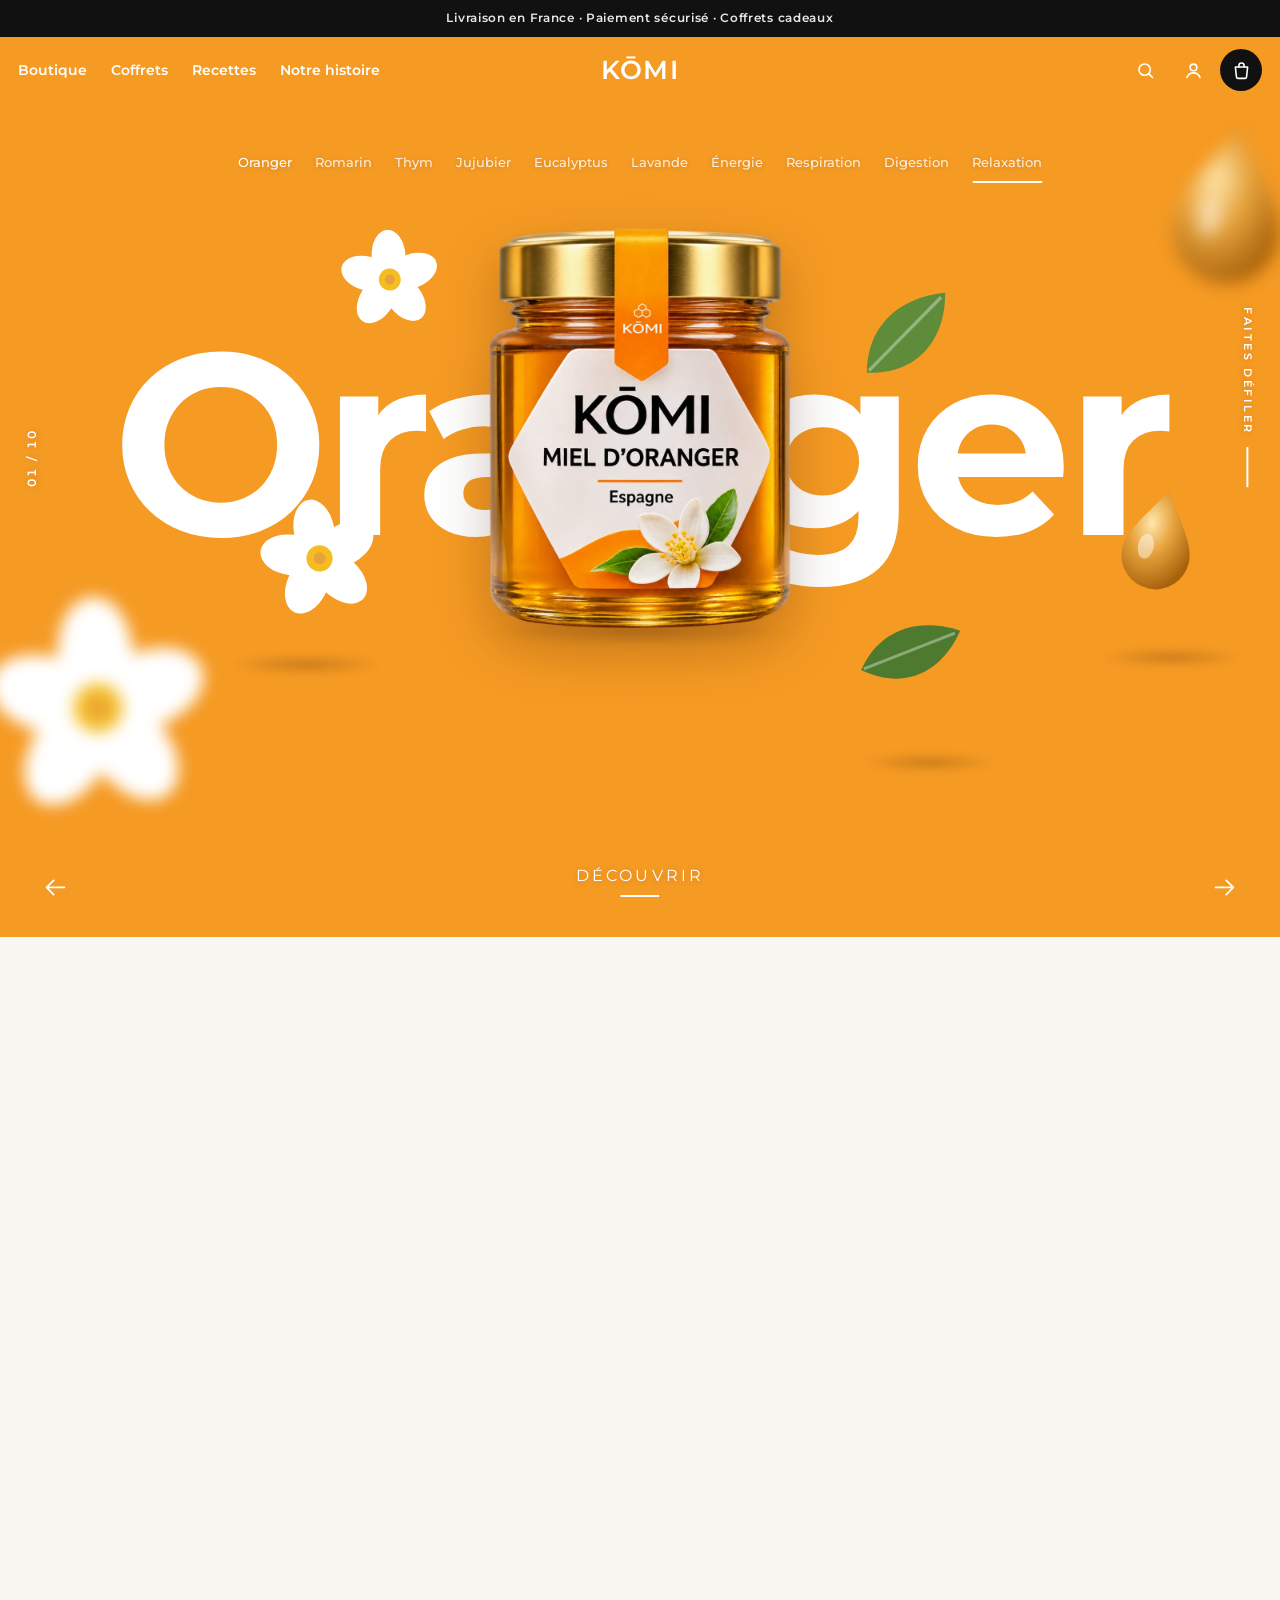
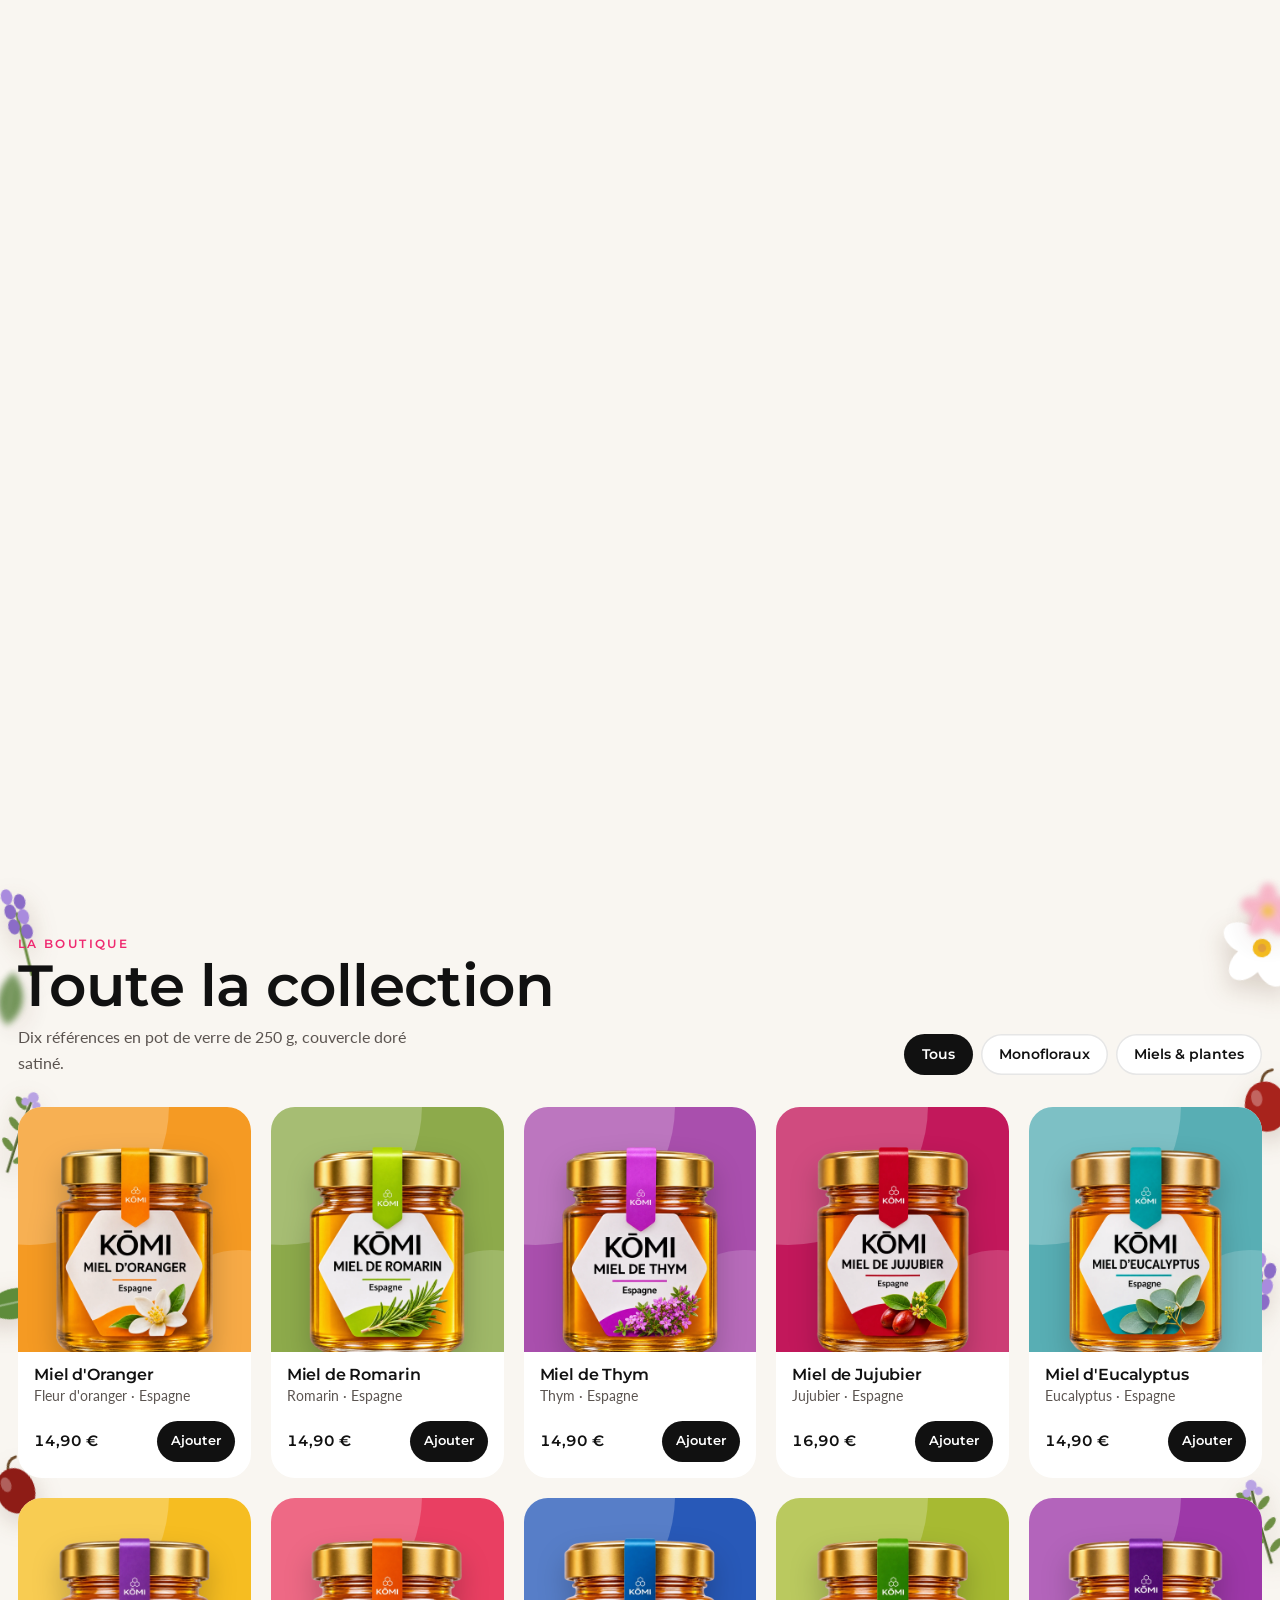
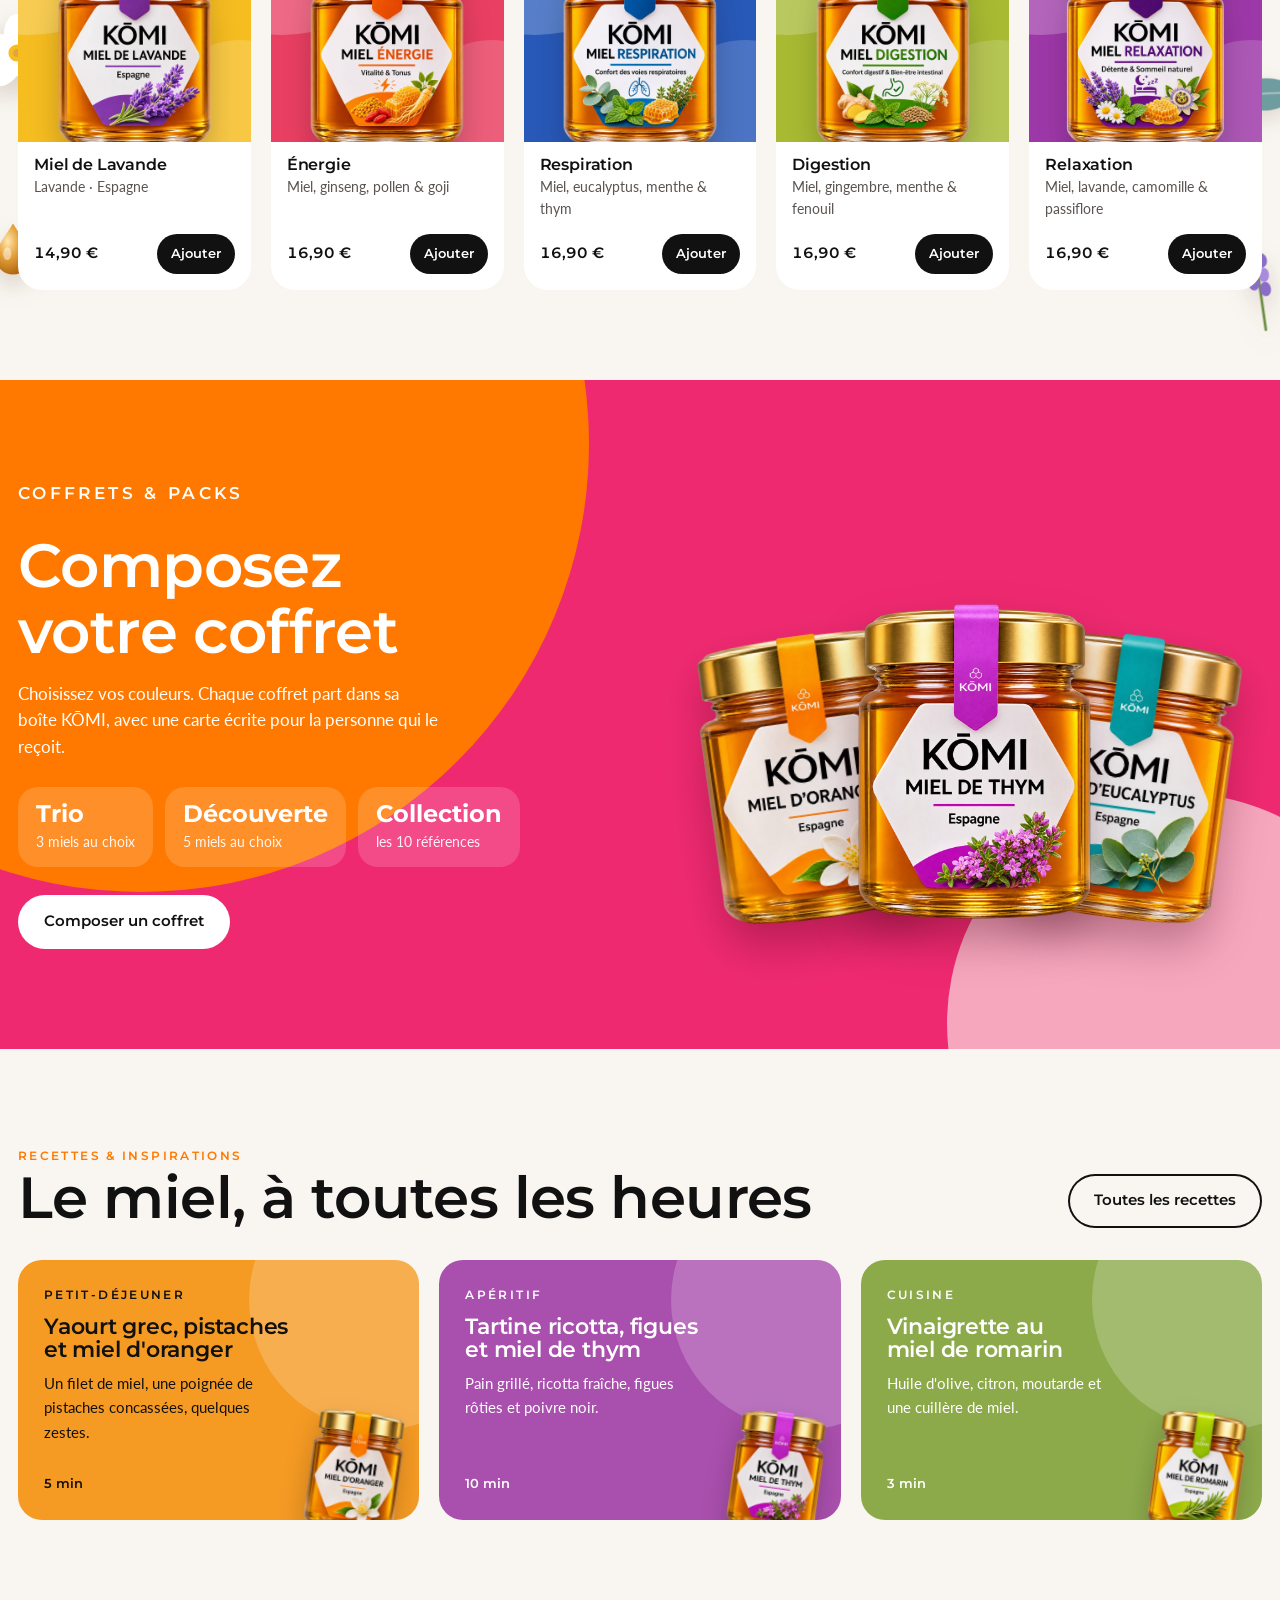
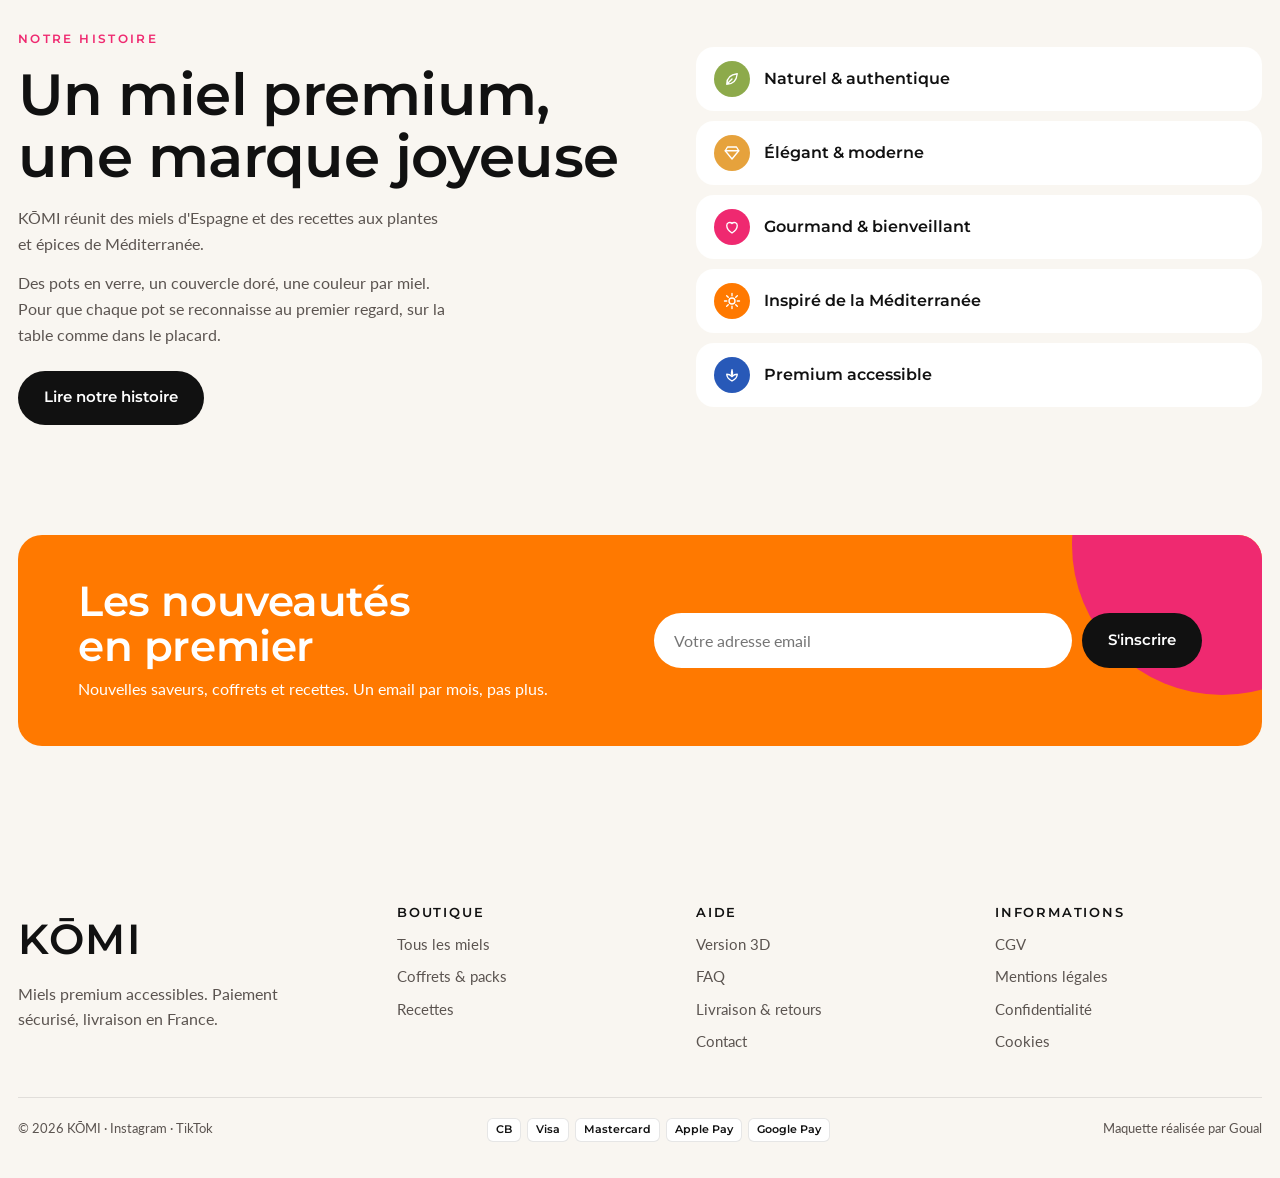
==== index.html @ 19370237 "Index : boutique fond d'origine + ingrédients flottants sur les côtés Co-Authored-By: Claude Opus 5." ====
<!doctype html>
<html lang="fr">
<head>
<meta charset="utf-8">
<meta name="viewport" content="width=device-width,initial-scale=1,viewport-fit=cover">
<title>KŌMI</title>
<meta name="description" content="KŌMI, des miels premium accessibles. Dix références, une couleur par miel.">
<link rel="preconnect" href="https://fonts.googleapis.com">
<link rel="stylesheet" href="https://fonts.googleapis.com/css2?family=Montserrat:wght@500;600;700;800&family=Lato:wght@400;700&display=swap">
<link rel="stylesheet" href="assets/komi.css?v=1794983779">
<style>
/* ===== Section « slider des miels » (sections/komi-hero-slider.liquid) =====
   Une couleur pleine par miel, le nom en géant derrière le pot, les ingrédients qui flottent.
   Tout est dessiné sur un cadre de 1440 × 900 mis à l'échelle (--u). */
#heroScroll{position:relative;height:calc(var(--steps,10) * 70vh + 100vh)}
#hero{position:sticky;top:0;height:100vh;height:100svh;min-height:560px;overflow:hidden;background:#F59A23;user-select:none;-webkit-user-select:none;touch-action:pan-y}
.slide{position:absolute;inset:0;overflow:hidden;visibility:hidden}
.slide.cur{visibility:visible;z-index:2}
.slide.next{visibility:visible;z-index:1}
.frame{position:absolute;width:calc(1440 * var(--u));height:calc(900 * var(--u));left:calc(50% - 720 * var(--u));top:calc(50% - 450 * var(--u) + var(--fy,0px))}
.layer{position:absolute;inset:0;will-change:transform}
.word{position:absolute;left:0;right:0;text-align:center;font-family:var(--title);font-weight:700;line-height:1;white-space:nowrap;color:#fff}
.sh{position:absolute;border-radius:50%;background:radial-gradient(closest-side,rgba(60,30,10,.24),transparent);filter:blur(calc(4 * var(--u)))}
.jar{position:absolute;filter:drop-shadow(0 calc(26 * var(--u)) calc(30 * var(--u)) rgba(70,30,0,.28))}
.jar img{width:100%;height:auto;display:block}
.pc{position:absolute}
.pc.mir{transform:scaleX(-1)}
.pc .in{width:100%;height:100%;animation:bob var(--d,4s) ease-in-out var(--dl,0s) infinite alternate;transform:translateY(calc(-7 * var(--u))) rotate(calc(var(--r,0deg) - 3deg))}
.pc .in>*{width:100%;height:100%;display:block}
.pc .in img{object-fit:contain;filter:drop-shadow(0 calc(10 * var(--u)) calc(10 * var(--u)) rgba(60,30,0,.2))}
.corner .pc{filter:blur(calc(9 * var(--u)))}
@keyframes bob{to{transform:translateY(calc(7 * var(--u))) rotate(calc(var(--r,0deg) + 3deg))}}
.hs-ui{position:absolute;inset:0;z-index:10;pointer-events:none;color:#fff;font-family:var(--title)}
.hs-ui a,.hs-ui button{pointer-events:auto;background:none;border:0;color:#fff;font:inherit;text-shadow:0 1px 6px rgba(90,40,10,.22)}
.tabs{position:absolute;left:50%;transform:translateX(-50%);top:calc(var(--hdr-h,64px) + var(--ann-h,0px) + 6px);display:flex;gap:calc(26 * var(--n));font-weight:500;font-size:calc(15 * var(--n));max-width:calc(100% - 32px);overflow-x:auto;scrollbar-width:none;padding-bottom:8px}
.tabs::-webkit-scrollbar{display:none}
.tabs button{padding:6px 0;white-space:nowrap;opacity:.82;transition:opacity .3s}
.tabs button[aria-current="true"]{opacity:1}
.uline{position:absolute;left:0;bottom:4px;height:2px;border-radius:2px;background:#fff;transition:transform .6s cubic-bezier(.65,0,.35,1),width .6s cubic-bezier(.65,0,.35,1)}
.shop{position:absolute;left:50%;transform:translateX(-50%);bottom:calc(36 * var(--n) + env(safe-area-inset-bottom,0px));font-weight:600;font-size:calc(17 * var(--n));letter-spacing:.2em;text-transform:uppercase;text-decoration:none;padding:calc(10 * var(--n)) calc(16 * var(--n));white-space:nowrap}
.shop::after{content:"";display:block;height:1.5px;background:#fff;margin-top:6px;transform:scaleX(.3);transition:transform .4s cubic-bezier(.65,0,.35,1)}
.shop:hover::after{transform:scaleX(1)}
.arr{position:absolute;bottom:calc(30 * var(--n) + env(safe-area-inset-bottom,0px));width:calc(52 * var(--n));height:calc(52 * var(--n));display:grid;place-items:center;cursor:pointer}
.arr svg{width:calc(28 * var(--n));height:calc(28 * var(--n));fill:none;stroke:#fff;stroke-width:2;stroke-linecap:round;stroke-linejoin:round}
.arr.prev{left:calc(36 * var(--n) + env(safe-area-inset-left,0px))}
.arr.next{right:calc(36 * var(--n) + env(safe-area-inset-right,0px))}
.minfo{display:none}
.scue{position:absolute;right:calc(36 * var(--n) + env(safe-area-inset-right,0px));top:50%;transform:translateY(-50%) rotate(90deg);transform-origin:right center;font-weight:600;font-size:calc(12 * var(--n));letter-spacing:.24em;text-transform:uppercase;text-shadow:0 1px 6px rgba(90,40,10,.22)}
.scue::after{content:"";display:inline-block;width:40px;height:1.5px;background:#fff;margin-left:12px;vertical-align:middle;animation:cue 1.8s ease-in-out infinite}
@keyframes cue{50%{transform:scaleX(.4);transform-origin:left}}
.cnt{position:absolute;left:calc(36 * var(--n) + env(safe-area-inset-left,0px));top:50%;transform:translateY(-50%) rotate(-90deg);transform-origin:left center;font-weight:600;font-size:calc(13 * var(--n));letter-spacing:.2em;font-variant-numeric:tabular-nums;text-shadow:0 1px 6px rgba(90,40,10,.22)}
.rise{opacity:0;translate:0 14px}
.rise.in{opacity:1;translate:0 0;transition:opacity 1s cubic-bezier(.22,.8,.3,1),translate 1s cubic-bezier(.22,.8,.3,1)}
@media (max-width:820px),(orientation:portrait){
  .tabs{gap:20px;font-size:14px;top:calc(var(--hdr-h,56px) + var(--ann-h,0px));justify-content:flex-start;left:0;right:0;transform:none;max-width:none;padding:0 20px 8px}
  .shop{font-size:14px;bottom:calc(24px + env(safe-area-inset-bottom,0px))}
  .arr{width:48px;height:48px;bottom:calc(14px + env(safe-area-inset-bottom,0px))}
  .arr svg{width:24px;height:24px}
  .arr.prev{left:8px}.arr.next{right:8px}
  .cnt{display:none}
  .scue{display:none}
  .minfo{display:flex;flex-direction:column;align-items:center;gap:2px;position:absolute;left:0;right:0;bottom:calc(84px + env(safe-area-inset-bottom,0px));text-align:center;text-shadow:0 1px 6px rgba(90,40,10,.22)}
  .minfo b{font-weight:600;font-size:20px}
  .minfo span{font-family:var(--text);font-size:14px;opacity:.95}
}
@media (prefers-reduced-motion:reduce){.pc .in{animation:none;transform:rotate(var(--r,0deg))}.rise{opacity:1;translate:none}}
/* ===== Coffrets, recettes, histoire, newsletter ===== */
@keyframes driftB{to{transform:translate(8vmax,-6vmax) scale(1.12)}}
@keyframes driftC{to{transform:translate(-7vmax,-9vmax) scale(.9)}}
.gift{position:relative;overflow:hidden;background:var(--fuchsia);color:var(--white)}
.gift .shape{position:absolute;border-radius:50%}
.gift .s1{width:70vmax;height:70vmax;left:-24vmax;top:-30vmax;background:var(--orange);animation:driftB 18s ease-in-out infinite alternate}
.gift .s2{width:36vmax;height:36vmax;right:-10vmax;bottom:-16vmax;background:var(--powder);animation:driftC 14s ease-in-out infinite alternate}
.gift .wrap{position:relative;display:grid;grid-template-columns:1fr 1fr;gap:48px;align-items:center;padding-block:100px}
.gift h2{font-size:clamp(2.2rem,5vw,3.8rem);margin:12px 0 16px}
.gift p{max-width:42ch;margin:0 0 26px;font-size:1.05rem}
.packs{display:flex;gap:12px;flex-wrap:wrap;margin-bottom:28px}
.pack{border-radius:20px;background:rgba(255,255,255,.16);padding:14px 18px;min-width:130px}
.pack b{display:block;font-family:var(--title);font-size:1.5rem;line-height:1.1}
.pack span{font-size:.88rem;opacity:.92}
.trio{position:relative;height:clamp(260px,34vw,420px)}
.trio img{position:absolute;bottom:0;width:38%;filter:drop-shadow(0 22px 22px rgba(60,0,20,.3));will-change:transform}
.trio .t1{left:6%;transform:rotate(-8deg)}
.trio .t2{left:31%;width:42%;z-index:2}
.trio .t3{right:4%;transform:rotate(8deg)}
@media (max-width:860px){.gift .wrap{grid-template-columns:1fr;padding-block:76px;gap:30px}}
.recipes{display:grid;grid-template-columns:repeat(3,minmax(0,1fr));gap:20px}
.recipe{position:relative;border-radius:var(--r);padding:26px;min-height:260px;display:flex;flex-direction:column;gap:10px;overflow:hidden;color:var(--fg);background:var(--c)}
.recipe::before{content:"";position:absolute;width:260px;aspect-ratio:1;border-radius:50%;background:rgba(255,255,255,.2);right:-90px;top:-90px}
.recipe img{position:absolute;right:16px;bottom:-14px;width:96px;transform:rotate(8deg);filter:drop-shadow(0 12px 12px rgba(0,0,0,.2))}
.recipe h3{font-size:1.35rem;max-width:12em;position:relative}
.recipe p{margin:0;max-width:24ch;font-size:.94rem;position:relative}
.recipe .t{margin-top:auto;font-family:var(--title);font-weight:600;font-size:.82rem;position:relative}
@media (max-width:900px){.recipes{grid-template-columns:1fr}.recipe{min-height:200px}}
.story{display:grid;grid-template-columns:1.1fr 1fr;gap:56px;align-items:center}
.story h2{font-size:clamp(2.2rem,5vw,3.6rem);margin:12px 0 18px}
.story p{color:var(--ink-soft);max-width:48ch;margin:0 0 14px}
.values{list-style:none;margin:0;padding:0;display:grid;gap:10px}
.values li{display:flex;align-items:center;gap:14px;background:var(--white);border-radius:18px;padding:14px 18px;font-family:var(--title);font-weight:600}
.values li i{width:36px;height:36px;border-radius:50%;flex:none;display:grid;place-items:center;background:var(--c);color:var(--white)}
.values svg{width:18px;height:18px;fill:none;stroke:currentColor;stroke-width:1.8;stroke-linecap:round;stroke-linejoin:round}
@media (max-width:860px){.story{grid-template-columns:1fr;gap:32px}}
.news{background:var(--orange);color:var(--white);border-radius:var(--r);padding:44px clamp(22px,5vw,60px);display:grid;grid-template-columns:1fr 1fr;gap:28px;align-items:center;position:relative;overflow:hidden}
.news::after{content:"";position:absolute;width:300px;aspect-ratio:1;border-radius:50%;background:var(--fuchsia);right:-110px;top:-140px}
.news h2{font-size:clamp(1.8rem,3.6vw,2.6rem);position:relative}
.news p{margin:8px 0 0;position:relative}
.news form{display:flex;gap:10px;position:relative;z-index:1;flex-wrap:wrap}
.news input{flex:1;min-width:0;border:0;border-radius:999px;padding:15px 20px;font:inherit;color:var(--black);background:var(--white)}
.news .ok{grid-column:1/-1;margin:0;font-family:var(--title);font-weight:600;position:relative}
@media (max-width:760px){.news{grid-template-columns:1fr}.news form{flex-direction:column}.news form .btn{width:100%}}

/* boutique : ingrédients qui flottent sur les côtés */
#boutique{position:relative;isolation:isolate;overflow:hidden}
#boutique .flo{position:absolute;inset:0;z-index:-1;pointer-events:none;--edge:0px}
@media (min-width:1100px){#boutique .flo{--edge:max(0px,calc((100vw - 1240px)/2 - 70px))}#boutique .flo span{width:calc(var(--s) * 1.45)}}
#boutique .flo span{position:absolute;width:var(--s);aspect-ratio:1;animation:flo var(--d) ease-in-out infinite alternate;animation-delay:var(--dl)}
#boutique .flo span svg{width:100%;height:100%;display:block;transform:rotate(var(--r));filter:drop-shadow(0 10px 12px rgba(80,40,10,.18))}
#boutique .flo span.bl svg{filter:blur(3px) drop-shadow(0 10px 12px rgba(80,40,10,.12));opacity:.8}
@keyframes flo{from{transform:translate(0,0) rotate(-6deg)}to{transform:translate(var(--x),-26px) rotate(8deg)}}
@media (max-width:760px){#boutique .flo span{width:calc(var(--s) * .62)}}
@media (prefers-reduced-motion:reduce){#boutique .flo span{animation:none}}
</style>
</head>
<body data-page="home">

<div class="announce" id="announce"><span>Livraison en France · Paiement sécurisé · Coffrets cadeaux</span></div>
<header class="hdr clear" id="hdr">
  <div class="wrap">
    <button class="icon burger" aria-label="Ouvrir le menu"><svg viewBox="0 0 24 24"><path d="M4 7h16M4 12h16M4 17h16"/></svg></button>
    <nav><a href="#boutique">Boutique</a><a href="#coffrets">Coffrets</a><a href="#recettes">Recettes</a><a href="#histoire">Notre histoire</a></nav>
    <a class="logo" href="index.html" aria-label="KŌMI, accueil">KŌMI</a>
    <div class="tools">
      <button class="icon hide-s" aria-label="Rechercher"><svg viewBox="0 0 24 24"><circle cx="11" cy="11" r="6.5"/><path d="m20 20-4.2-4.2"/></svg></button>
      <button class="icon hide-s" aria-label="Mon compte"><svg viewBox="0 0 24 24"><circle cx="12" cy="8.5" r="3.8"/><path d="M4.5 20c1.4-3.6 4.2-5.3 7.5-5.3s6.1 1.7 7.5 5.3"/></svg></button>
      <button class="icon cart" aria-label="Panier, 0 article"><svg viewBox="0 0 24 24"><path d="M5 8h14l-1.2 11.2a2 2 0 0 1-2 1.8H8.2a2 2 0 0 1-2-1.8Z"/><path d="M9 8V6.5a3 3 0 0 1 6 0V8"/></svg><span class="n">0</span></button>
    </div>
  </div>
</header>

<main>

<!-- OUVERTURE : slider des miels -->
<section id="heroScroll">
<div id="hero" aria-roledescription="carrousel" aria-label="Nos miels">
  <div id="slides"></div>
  <div class="hs-ui">
    <div class="tabs rise" id="tabs" role="tablist" aria-label="Choisir un miel"><span class="uline" id="uline"></span></div>
    <div class="cnt rise" id="cnt">01 / 10</div>
    <div class="minfo rise" id="minfo"><b></b><span></span></div>
    <span class="scue rise" id="scue">Faites défiler</span>
    <a class="shop rise" id="shop" href="produit.html?p=oranger">Découvrir</a>
    <button class="arr prev rise" id="prev" aria-label="Miel précédent"><svg viewBox="0 0 28 28"><path d="M24 14H4M12 6l-8 8 8 8"/></svg></button>
    <button class="arr next rise" id="next" aria-label="Miel suivant"><svg viewBox="0 0 28 28"><path d="M4 14h20M16 6l8 8-8 8"/></svg></button>
  </div>
</div>
</section>


<!-- BOUTIQUE -->
<section class="block" id="boutique">
  <div class="flo" id="flo" aria-hidden="true"></div>
  <div class="wrap">
    <div class="head">
      <div><p class="eyebrow" style="color:var(--fuchsia)">La boutique</p><h2>Toute la collection</h2><p>Dix références en pot de verre de 250 g, couvercle doré satiné.</p></div>
      <div class="chips" role="group" aria-label="Filtrer">
        <button class="chip" aria-pressed="true" data-f="all">Tous</button>
        <button class="chip" aria-pressed="false" data-f="mono">Monofloraux</button>
        <button class="chip" aria-pressed="false" data-f="infu">Miels &amp; plantes</button>
      </div>
    </div>
    <div class="grid" id="grid"></div>
  </div>
</section>

<!-- COFFRETS -->
<section class="gift" id="coffrets">
  <div class="shape s1"></div><div class="shape s2"></div>
  <div class="wrap">
    <div>
      <p class="eyebrow">Coffrets &amp; packs</p>
      <h2>Composez votre coffret</h2>
      <p>Choisissez vos couleurs. Chaque coffret part dans sa boîte KŌMI, avec une carte écrite pour la personne qui le reçoit.</p>
      <div class="packs">
        <div class="pack"><b>Trio</b><span>3 miels au choix</span></div>
        <div class="pack"><b>Découverte</b><span>5 miels au choix</span></div>
        <div class="pack"><b>Collection</b><span>les 10 références</span></div>
      </div>
      <a class="btn light" href="#boutique">Composer un coffret</a>
    </div>
    <div class="trio" id="trio">
      <img class="t1" src="img/jar-oranger.webp" alt="Miel d'Oranger KŌMI" loading="lazy">
      <img class="t2" src="img/jar-thym.webp" alt="Miel de Thym KŌMI" loading="lazy">
      <img class="t3" src="img/jar-eucalyptus.webp" alt="Miel d'Eucalyptus KŌMI" loading="lazy">
    </div>
  </div>
</section>

<!-- RECETTES -->
<section class="block" id="recettes">
  <div class="wrap">
    <div class="head"><div><p class="eyebrow" style="color:var(--orange)">Recettes &amp; inspirations</p><h2>Le miel, à toutes les heures</h2></div><a class="btn line" href="#recettes">Toutes les recettes</a></div>
    <div class="recipes">
      <article class="recipe" style="--c:#F59A23;--fg:#111"><span class="eyebrow">Petit-déjeuner</span><h3>Yaourt grec, pistaches et miel d'oranger</h3><p>Un filet de miel, une poignée de pistaches concassées, quelques zestes.</p><span class="t">5 min</span><img src="img/jar-oranger.webp" alt="" loading="lazy"></article>
      <article class="recipe" style="--c:#A94FAD;--fg:#fff"><span class="eyebrow">Apéritif</span><h3>Tartine ricotta, figues et miel de thym</h3><p>Pain grillé, ricotta fraîche, figues rôties et poivre noir.</p><span class="t">10 min</span><img src="img/jar-thym.webp" alt="" loading="lazy"></article>
      <article class="recipe" style="--c:#8DAA4B;--fg:#fff"><span class="eyebrow">Cuisine</span><h3>Vinaigrette au miel de romarin</h3><p>Huile d'olive, citron, moutarde et une cuillère de miel.</p><span class="t">3 min</span><img src="img/jar-romarin.webp" alt="" loading="lazy"></article>
    </div>
  </div>
</section>

<!-- HISTOIRE -->
<section class="block" id="histoire" style="padding-top:20px">
  <div class="wrap story">
    <div>
      <p class="eyebrow" style="color:var(--fuchsia)">Notre histoire</p>
      <h2>Un miel premium, une marque joyeuse</h2>
      <p>KŌMI réunit des miels d'Espagne et des recettes aux plantes et épices de Méditerranée.</p>
      <p>Des pots en verre, un couvercle doré, une couleur par miel. Pour que chaque pot se reconnaisse au premier regard, sur la table comme dans le placard.</p>
      <a class="btn dark" href="#histoire" style="margin-top:10px">Lire notre histoire</a>
    </div>
    <ul class="values">
      <li><i style="--c:#8DAA4B"><svg viewBox="0 0 24 24"><path d="M5 19c0-8 5-13 14-14-1 9-6 14-14 14Zm0 0 7-7"/></svg></i>Naturel &amp; authentique</li>
      <li><i style="--c:#E6A23C"><svg viewBox="0 0 24 24"><path d="M6 4h12l3 5-9 11L3 9Z"/><path d="M3 9h18"/></svg></i>Élégant &amp; moderne</li>
      <li><i style="--c:#EF2970"><svg viewBox="0 0 24 24"><path d="M12 20s-7-4.4-7-10a4 4 0 0 1 7-2.6A4 4 0 0 1 19 10c0 5.6-7 10-7 10Z"/></svg></i>Gourmand &amp; bienveillant</li>
      <li><i style="--c:#FF7900"><svg viewBox="0 0 24 24"><circle cx="12" cy="12" r="4"/><path d="M12 2v3M12 19v3M2 12h3M19 12h3M4.9 4.9l2.1 2.1M17 17l2.1 2.1M4.9 19.1 7 17M17 7l2.1-2.1"/></svg></i>Inspiré de la Méditerranée</li>
      <li><i style="--c:#2859B8"><svg viewBox="0 0 24 24"><path d="M12 20c-4-2-7-5-7-9 3 0 5 1 7 3 2-2 4-3 7-3 0 4-3 7-7 9Z"/><path d="M12 14c-1-3-1-6 0-9 1 3 1 6 0 9Z"/></svg></i>Premium accessible</li>
    </ul>
  </div>
</section>

<section class="block" style="padding-top:20px">
  <div class="wrap">
    <div class="news">
      <div><h2>Les nouveautés en premier</h2><p>Nouvelles saveurs, coffrets et recettes. Un email par mois, pas plus.</p></div>
      <form id="newsForm" novalidate>
        <label for="newsMail" class="sr">Votre email</label>
        <input id="newsMail" type="email" placeholder="Votre adresse email" autocomplete="email" required>
        <button class="btn dark" type="submit">S'inscrire</button>
      </form>
      <p class="ok" id="newsOk" hidden></p>
    </div>
  </div>
</section>

</main>

<footer>
  <div class="wrap">
    <div class="cols">
      <div><a class="logo" href="index.html">KŌMI</a><p style="margin:0;color:var(--ink-soft);max-width:30ch">Miels premium accessibles. Paiement sécurisé, livraison en France.</p></div>
      <div><h4>Boutique</h4><ul><li><a href="#boutique">Tous les miels</a></li><li><a href="#coffrets">Coffrets &amp; packs</a></li><li><a href="#recettes">Recettes</a></li></ul></div>
      <div><h4>Aide</h4><ul><li><a href="version-3d.html">Version 3D</a></li><li><a href="#">FAQ</a></li><li><a href="#">Livraison &amp; retours</a></li><li><a href="#">Contact</a></li></ul></div>
      <div><h4>Informations</h4><ul><li><a href="#">CGV</a></li><li><a href="#">Mentions légales</a></li><li><a href="#">Confidentialité</a></li><li><a href="#">Cookies</a></li></ul></div>
    </div>
    <div class="fine"><span>© 2026 KŌMI · Instagram · TikTok</span><span class="pay"><span>CB</span><span>Visa</span><span>Mastercard</span><span>Apple Pay</span><span>Google Pay</span></span><span>Maquette réalisée par Goual</span></div>
  </div>
</footer>

<script src="assets/komi.js?v=1794983779"></script>
<script>
/* ======================== ACCUEIL ======================== */
const clamp = (v,a=0,b=1) => Math.min(b,Math.max(a,v));
const ann = $("#announce"), hdr = $("#hdr");
function setAnn(){ document.documentElement.style.setProperty("--ann-h", ann.offsetHeight + "px"); document.documentElement.style.setProperty("--hdr-h", hdr.offsetHeight + "px"); }

/* ---------- ingrédients ----------
   Dès que les photos détourées existent, on les déclare dans INGREDIENT_IMAGES (assets/komi.js)
   et elles remplacent automatiquement les dessins provisoires ci-dessous. */
let gid = 0;
const ART = {
  drop: () => { const g = "g"+(gid++); return `<svg viewBox="0 0 100 100"><defs><radialGradient id="${g}" cx="35%" cy="35%" r="70%"><stop offset="0" stop-color="#FFE7AE"/><stop offset=".45" stop-color="#E6A23C"/><stop offset="1" stop-color="#A9620C"/></radialGradient></defs><path d="M50 6C66 32 80 48 80 64a30 30 0 0 1-60 0c0-16 14-32 30-58Z" fill="url(#${g})"/><ellipse cx="40" cy="58" rx="7" ry="11" fill="#fff" opacity=".45"/></svg>`; },
  blossom: (c="#fff") => `<svg viewBox="0 0 100 100"><g transform="translate(50 50)">${[0,72,144,216,288].map(a=>`<ellipse rx="17" ry="26" cy="-24" fill="${c}" transform="rotate(${a})"/>`).join("")}<circle r="11" fill="#F6BD21"/><circle r="5" fill="#E6A23C"/></g></svg>`,
  leaf: (c="#5E8C3A") => `<svg viewBox="0 0 100 100"><path d="M12 82C14 40 44 14 88 12 86 56 58 86 12 82Z" fill="${c}"/><path d="M14 80 84 16" stroke="#fff" stroke-opacity=".35" stroke-width="3" fill="none"/></svg>`,
  sprig: (c="#6E8F45", f="#B98BD6") => `<svg viewBox="0 0 100 100"><path d="M50 96C50 70 48 40 52 6" stroke="#5a6b3a" stroke-width="3" fill="none"/>${[18,30,42,54,66,78].map((y,i)=>`<ellipse cx="${i%2?60:41}" cy="${y}" rx="9" ry="4" fill="${c}" transform="rotate(${i%2?-35:35} ${i%2?60:41} ${y})"/>`).join("")}<circle cx="52" cy="8" r="6" fill="${f}"/><circle cx="45" cy="15" r="4.5" fill="${f}"/><circle cx="58" cy="16" r="4.5" fill="${f}"/></svg>`,
  lavender: () => `<svg viewBox="0 0 100 100"><path d="M50 98V30" stroke="#6E8F45" stroke-width="3"/>${[8,16,24,32,40,48].map((y,i)=>`<ellipse cx="${i%2?56:44}" cy="${y+4}" rx="6" ry="8" fill="${i%3?"#8B6CC7":"#A98BDE"}"/>`).join("")}</svg>`,
  berry: (c="#A8231C") => `<svg viewBox="0 0 100 100"><path d="M50 22c3-10 10-14 18-14" stroke="#6b4a2a" stroke-width="4" fill="none" stroke-linecap="round"/><ellipse cx="50" cy="58" rx="30" ry="36" fill="${c}"/><ellipse cx="39" cy="44" rx="8" ry="12" fill="#fff" opacity=".3"/></svg>`,
  slice: () => `<svg viewBox="0 0 100 100"><circle cx="50" cy="50" r="44" fill="#F4D23C"/><circle cx="50" cy="50" r="38" fill="#FFF3B0"/>${[0,1,2,3,4,5,6,7].map(i=>`<path d="M50 50 L${50+34*Math.cos(i*Math.PI/4+.2)} ${50+34*Math.sin(i*Math.PI/4+.2)} A34 34 0 0 1 ${50+34*Math.cos((i+1)*Math.PI/4-.2)} ${50+34*Math.sin((i+1)*Math.PI/4-.2)}Z" fill="#F7DC5A"/>`).join("")}<circle cx="50" cy="50" r="5" fill="#fff"/></svg>`,
  chunk: (c="#D9B36C") => `<svg viewBox="0 0 100 100"><path d="M18 52c-4-18 10-30 24-28 6-12 24-14 32-2 14 2 20 18 12 30 6 14-6 28-22 24-10 10-28 8-34-4-12-2-16-12-12-20Z" fill="${c}"/><path d="M34 40c8-4 20-4 30 2" stroke="#fff" stroke-opacity=".3" stroke-width="4" fill="none" stroke-linecap="round"/></svg>`,
  seed: (c="#9BA84A") => `<svg viewBox="0 0 100 100">${[[40,40,20],[60,36,-30],[52,58,60],[34,62,10],[66,60,-10],[48,24,40]].map(([x,y,r])=>`<ellipse cx="${x}" cy="${y}" rx="11" ry="5" fill="${c}" transform="rotate(${r} ${x} ${y})"/>`).join("")}</svg>`,
  thread: () => `<svg viewBox="0 0 100 100" fill="none" stroke-linecap="round"><path d="M20 84C30 60 40 40 58 14" stroke="#C4241C" stroke-width="5"/><path d="M38 90C44 64 56 46 80 26" stroke="#D8402A" stroke-width="4.5"/><path d="M14 64C32 52 50 46 72 46" stroke="#B51B14" stroke-width="4"/></svg>`,
};
/* 7 emplacements par miel : 5 nets autour du pot, 2 flous dans les coins (repris du slider de référence) */
const SPOTS = [
  { x:383, y:168, w:112, r:0 }, { x:958, y:226, w:122, r:0 }, { x:292, y:470, w:134, r:-8 },
  { x:1240, y:452, w:128, r:15 }, { x:965, y:586, w:116, r:24 },
  { x:-15, y:580, w:250, r:0, corner:true }, { x:1282, y:40, w:200, r:10, corner:true },
];
const PIECES = {
  oranger:     [["blossom"],["leaf","#5E8C3A"],["blossom"],["drop"],["leaf","#4E7A30"],["blossom"],["drop"]],
  romarin:     [["sprig","#6E8F45","#B9A3E3"],["drop"],["sprig","#6E8F45","#B9A3E3"],["blossom","#D9C9F2"],["drop"],["sprig","#6E8F45","#B9A3E3"],["drop"]],
  thym:        [["sprig","#5F7F3A","#C79BDE"],["drop"],["sprig","#5F7F3A","#C79BDE"],["drop"],["sprig","#5F7F3A","#C79BDE"],["sprig","#5F7F3A","#C79BDE"],["drop"]],
  jujubier:    [["berry"],["leaf","#4E7A30"],["berry","#8E1C16"],["drop"],["berry"],["berry"],["leaf","#4E7A30"]],
  eucalyptus:  [["leaf","#6F9C9F"],["drop"],["leaf","#7FA9A4"],["leaf","#5E8E91"],["drop"],["leaf","#6F9C9F"],["drop"]],
  lavande:     [["lavender"],["drop"],["lavender"],["lavender"],["drop"],["lavender"],["drop"]],
  energie:     [["berry","#D7262B"],["seed","#E9B526"],["chunk","#E8D3A6"],["drop"],["berry","#D7262B"],["chunk","#E8D3A6"],["seed","#E9B526"]],
  respiration: [["leaf","#7FA9A4"],["leaf","#4E9A4A"],["sprig","#5F7F3A","#C79BDE"],["drop"],["leaf","#7FA9A4"],["sprig","#5F7F3A","#C79BDE"],["drop"]],
  digestion:   [["chunk","#E2C27E"],["leaf","#4E9A4A"],["seed","#B39A5E"],["drop"],["chunk","#E2C27E"],["seed","#B39A5E"],["drop"]],
  relaxation:  [["lavender"],["blossom"],["leaf","#4E9A4A"],["drop"],["blossom"],["lavender"],["drop"]],
};
const SHADOWS = [[345,650,170,24],[720,612,330,32],[1318,642,160,22],[1045,760,150,22]];
const JAR = { x:540, y:150, w:360 };
const FACT = { word:.40, shadow:.30, jar:.15, fruit:.55, corner:.75 };

/* ---------- construction des diapositives ---------- */
const hero = $("#hero"), slidesEl = $("#slides"), tabs = $("#tabs"), uline = $("#uline");
const N = PRODUCTS.length;
const slides = PRODUCTS.map((p,i)=>{
  const imgs = (INGREDIENT_IMAGES[p.id]||[]);
  const piece = (k, s) => {
    const [kind, ...args] = PIECES[p.id][k];
    const art = imgs.length ? `<img src="${imgs[k % imgs.length]}" alt="">` : ART[kind](...args);
    const d = (3.2 + Math.random()*1.8).toFixed(2), dl = (-Math.random()*4).toFixed(2);
    return `<div class="pc${k===0 && kind==="leaf" ? " mir" : ""}" style="left:calc(${s.x} * var(--u));top:calc(${s.y} * var(--u));width:calc(${s.w} * var(--u));height:calc(${s.w} * var(--u))"><div class="in" style="--r:${s.r}deg;--d:${d}s;--dl:${dl}s">${art}</div></div>`;
  };
  const el = document.createElement("div");
  el.className = "slide" + (i ? "" : " cur"); el.style.background = p.color;
  el.setAttribute("role","group"); el.setAttribute("aria-roledescription","diapositive"); el.setAttribute("aria-label", `${i+1} sur ${N} : ${p.name}`);
  el.innerHTML = `<div class="frame">
    <div class="layer" data-l="word"><div class="word" aria-hidden="true">${p.name.replace(/^Miel (d'|de )/i,"")}</div></div>
    <div class="layer" data-l="shadow">${SHADOWS.map(([cx,cy,w,h])=>`<div class="sh" style="left:calc(${cx-w/2} * var(--u));top:calc(${cy-h/2} * var(--u));width:calc(${w} * var(--u));height:calc(${h} * var(--u))"></div>`).join("")}</div>
    <div class="layer" data-l="jar"><div class="jar" style="left:calc(${JAR.x} * var(--u));top:calc(${JAR.y} * var(--u));width:calc(${JAR.w} * var(--u))"><img src="${jarSrc(p)}" alt="${p.name}, pot de 250 g" ${i>1?'loading="lazy"':""}></div></div>
    <div class="layer" data-l="fruit">${SPOTS.slice(0,5).map((s,k)=>piece(k,s)).join("")}</div>
    <div class="layer corner" data-l="corner">${SPOTS.slice(5).map((s,k)=>piece(k+5,s)).join("")}</div>
  </div>`;
  slidesEl.appendChild(el);
  tabs.insertAdjacentHTML("beforeend", `<button role="tab" data-i="${i}" aria-current="${i===0}">${p.name.replace(/^Miel (d'|de )/i,"")}</button>`);
  return { el, frame: el.querySelector(".frame"), word: el.querySelector(".word"), layers: [...el.querySelectorAll(".layer")] };
});
const tabBtns = $$("button", tabs);

/* ---------- mise à l'échelle (cadre 1440 × 900) ---------- */
let U = 1, mobile = false;
const mctx = document.createElement("canvas").getContext("2d");
function ink(word, ls){ mctx.font = `700 100px Montserrat, Arial, sans-serif`; const m = mctx.measureText(word); return (m.actualBoundingBoxLeft + m.actualBoundingBoxRight) + ls*100*(word.length-1); }
function layout(){
  setAnn();
  const W = hero.clientWidth, H = hero.clientHeight;
  mobile = W <= 820 || H > W;
  U = mobile ? Math.min(W/640, (H-200)/620) : Math.min(W/1440, H/900);
  hero.style.setProperty("--u", U + "px");
  hero.style.setProperty("--fy", mobile ? "18px" : "0px");
  hero.style.setProperty("--n", mobile ? "1px" : clamp(Math.min(W/1440, H/900), .55, 1.3) + "px");
  const visible = mobile ? Math.min(1440, W/U) * .92 : 1180;
  slides.forEach(s=>{
    const t = s.word.textContent; let F = 420, ls = .005;
    if(ink(t, ls) * F/100 > visible){ ls = -.03; F = Math.min(420, visible / (ink(t, ls)/100)); }
    const base = 403.5 + .70*F/2;
    s.word.style.fontSize = `calc(${F.toFixed(1)} * var(--u))`;
    s.word.style.letterSpacing = ls + "em";
    s.word.style.top = `calc(${(base - .8585*F).toFixed(1)} * var(--u))`;
  });
  moveLine(cur, true);
}
function moveLine(i, instant){
  const b = tabBtns[i];
  if(instant) uline.style.transition = "none";
  uline.style.width = b.offsetWidth + "px"; uline.style.transform = `translateX(${b.offsetLeft}px)`;
  if(instant){ uline.offsetWidth; uline.style.transition = ""; }
  // garder l'onglet actif visible sur mobile
  const l = b.offsetLeft - tabs.clientWidth/2 + b.offsetWidth/2; tabs.scrollTo({ left:l, behavior: instant || reduceMotion ? "auto" : "smooth" });
}

/* ---------- transition (balayage mesuré + parallaxe) ---------- */
const CT = [0,.031,.134,.206,.278,.34,.412,.485,.546,.583,.62,.69,.79,.85,.93,1];
const CC = [0,.006,.012,.023,.047,.07,.105,.158,.246,.55,.825,.9,.94,.956,.975,1];
function cover(t){ if(t<=0) return 0; if(t>=1) return 1; let i = 0; while(CT[i+1] < t) i++; const k = (t-CT[i])/(CT[i+1]-CT[i]), s = k*k*(3-2*k); return CC[i] + (CC[i+1]-CC[i])*s; }
const easeOutQuad = k => 1-(1-k)*(1-k);
let cur = 0, busy = false;
function setUI(i){
  tabBtns.forEach((b,k)=>b.setAttribute("aria-current", String(k===i)));
  moveLine(i);
  $("#cnt").textContent = `${String(i+1).padStart(2,"0")} / ${N}`;
  $("#minfo b").textContent = PRODUCTS[i].name; $("#minfo span").textContent = `${PRODUCTS[i].ing} · ${euro(PRODUCTS[i].price)}`;
  const s = $("#shop"); s.href = `produit.html?p=${PRODUCTS[i].id}`; s.setAttribute("aria-label", `Découvrir le ${PRODUCTS[i].name}`);
}
function goTo(j, dir){
  if(busy || j===cur) return;
  const A = slides[cur], B = slides[j]; setUI(j);
  if(reduceMotion){ A.el.className = "slide"; B.el.className = "slide cur"; cur = j; return; }
  busy = true; B.el.className = "slide next";
  const FW = 1440*U, t0 = performance.now();
  B.layers.forEach(l=>l.style.transform = `translateX(${dir*FACT[l.dataset.l]*FW}px)`);
  (function step(now){
    const t = (now - t0)/970, c = cover(t);
    if(t < 1){
      A.el.style.clipPath = dir>0 ? `inset(0 ${c*100}% 0 0)` : `inset(0 0 0 ${c*100}%)`;
      A.layers.forEach(l=>l.style.transform = `translateX(${-dir*c*.14*FW}px)`);
    } else if(A.el.className !== "slide"){ A.el.className = "slide"; A.el.style.clipPath = ""; A.layers.forEach(l=>l.style.transform = ""); B.el.className = "slide cur"; }
    const k = easeOutQuad(clamp((t-.5)/.42));
    B.layers.forEach(l=>l.style.transform = `translateX(${dir*(1-k)*FACT[l.dataset.l]*FW}px)`);
    if(k < 1 || t < 1) requestAnimationFrame(step);
    else { B.layers.forEach(l=>l.style.transform = ""); cur = j; busy = false; }
  })(t0);
}

/* ---------- commandes ---------- */
let lastAct = 0; const touch = () => lastAct = performance.now();
/* le scroll pilote le slider : chaque tranche de 70 % d'écran = un miel */
const heroScroll = $("#heroScroll"); heroScroll.style.setProperty("--steps", N);
const wanted = () => { const r = heroScroll.getBoundingClientRect(), p = clamp(-r.top / (r.height - innerHeight)); return Math.min(N-1, Math.floor(p*N)); };
function scrollToSlide(j){
  if(j < 0) j = 0;
  const top = j >= N ? heroScroll.offsetTop + heroScroll.offsetHeight - innerHeight + 2 : heroScroll.offsetTop + (heroScroll.offsetHeight - innerHeight) * (j + .5) / N;
  scrollTo({ top, behavior: reduceMotion ? "auto" : "smooth" });
}
(function follow(){ if(!busy){ const w = wanted(); if(w !== cur) goTo(w, w > cur ? 1 : -1); } requestAnimationFrame(follow); })();
const next = () => scrollToSlide(wanted() + 1), prev = () => scrollToSlide(wanted() - 1);
$("#next").addEventListener("click", ()=>{ touch(); next(); });
$("#prev").addEventListener("click", ()=>{ touch(); prev(); });
tabBtns.forEach(b=>b.addEventListener("click", ()=>{ touch(); scrollToSlide(+b.dataset.i); }));

addEventListener("keydown", e=>{ if(hero.getBoundingClientRect().bottom < 100) return; if(e.key==="ArrowRight"){ touch(); next(); } if(e.key==="ArrowLeft"){ touch(); prev(); } });
let sx = null, sy = 0;
hero.addEventListener("pointerdown", e=>{ if(e.target.closest("a,button")) return; sx = e.clientX; sy = e.clientY; });
addEventListener("pointerup", e=>{ if(sx===null) return; const dx = e.clientX - sx, dy = e.clientY - sy; sx = null; if(Math.abs(dx) > 45 && Math.abs(dx) > Math.abs(dy)){ touch(); dx < 0 ? next() : prev(); } });


/* ---------- ouverture ---------- */
function reveal(){
  layout();
  if(!reduceMotion){
    const FW = 1440*U, ease = "cubic-bezier(.22,.8,.3,1)";
    slides[0].layers.forEach(l=>l.animate([{ transform:`translateX(${FACT[l.dataset.l]*FW}px)` },{ transform:"translateX(0)" }], { duration:900, easing:ease }));
  }
  $$(".rise", hero).forEach((el,i)=>setTimeout(()=>el.classList.add("in"), reduceMotion ? 0 : 250 + i*80));
}
(document.fonts ? document.fonts.ready : Promise.resolve()).then(reveal);
setTimeout(()=>$$(".rise", hero).forEach(el=>el.classList.add("in")), 3000);
addEventListener("resize", layout); layout(); setUI(0);

/* ---------- en-tête : transparent sur le slider ---------- */
function headerFrame(){
  hdr.style.top = Math.max(0, ann.offsetHeight - scrollY) + "px";
  hdr.classList.toggle("clear", heroScroll.getBoundingClientRect().bottom > hdr.offsetHeight + 10);
  requestAnimationFrame(headerFrame);
}
requestAnimationFrame(headerFrame);

/* ---------- BOUTIQUE ---------- */
const grid = $("#grid"); grid.innerHTML = PRODUCTS.map(cardHTML).join("");
$$(".chip").forEach(ch=>ch.addEventListener("click", ()=>{
  $$(".chip").forEach(c=>c.setAttribute("aria-pressed", String(c===ch)));
  $$(".card", grid).forEach(c=>{ c.hidden = !(ch.dataset.f==="all" || c.dataset.fam===ch.dataset.f); });
}));
const trio = $("#trio"), trioImgs = $$("img", trio);
function trioFrame(){
  const r = trio.getBoundingClientRect(); if(r.bottom < 0 || r.top > innerHeight) return;
  const p = clamp(1 - (r.top + r.height/2) / innerHeight);
  trioImgs[0].style.transform = `translateX(${-p*18}%) rotate(${-8 - p*6}deg)`;
  trioImgs[1].style.transform = `translateY(${-p*10}%)`;
  trioImgs[2].style.transform = `translateX(${p*18}%) rotate(${8 + p*6}deg)`;
}
$("#newsForm").addEventListener("submit", e=>{
  e.preventDefault(); const v = $("#newsMail").value.trim(), ok = $("#newsOk"); ok.hidden = false;
  ok.textContent = /.+@.+\..+/.test(v) ? "Merci, vous recevrez nos nouveautés." : "Entrez une adresse email complète, par exemple prenom@exemple.fr.";
});

/* ---------- boucle ---------- */
function loop(){ trioFrame(); requestAnimationFrame(loop); }
requestAnimationFrame(loop);
</script>
<script>
/* ingrédients flottants autour de la boutique */
(()=>{const box=document.getElementById("flo");if(!box||typeof ART==="undefined")return;
const items=[
 ["lavender",[],"l",4,96,-14],["blossom",[],"r",6,84,10],["sprig",["#6E8F45","#B9A3E3"],"l",22,90,18],["berry",[],"r",20,70,-10],
 ["leaf",["#5E8C3A"],"l",38,66,30],["lavender",[],"r",36,100,12],["berry",["#8E1C16"],"l",54,64,-20],["blossom",[],"l",68,78,0],
 ["sprig",["#6E8F45","#B9A3E3"],"r",56,92,-16],["leaf",["#6F9C9F"],"r",72,70,40],["drop",[],"l",86,58,0],["lavender",[],"r",88,90,-8],
 ["blossom",["#F6A6BD"],"r",4,56,0],["leaf",["#4E7A30"],"l",12,52,-40]];
box.innerHTML=items.map(([k,a,side,top,s,r],i)=>{const off=side==="l"?`left:calc(var(--edge) - ${s*.28}px)`:`right:calc(var(--edge) - ${s*.28}px)`;
 return `<span class="${i>11?"bl":""}" style="${off};top:${top}%;--s:${s}px;--r:${r}deg;--d:${5+i%4*1.3}s;--dl:-${i*.7}s;--x:${side==="l"?10:-10}px">${ART[k](...a)}</span>`}).join("");
})();
</script>
</body>
</html>
---- assets/komi.css ----
/* KŌMI — styles partagés (= theme.css + sections du thème Shopify Horizon) */
/* Layout : en-tête collant comme Horizon, sections pleine largeur, panier en tiroir à droite. */
:root{
  --white:#FFFFFF; --cream:#F9F6F1; --black:#111111;
  --honey:#E6A23C; --orange:#FF7900; --fuchsia:#EF2970; --powder:#F6A6BD;
  --ink-soft:#5b5450; --line:rgba(17,17,17,.1);
  --title:"Montserrat","Avenir Next","Helvetica Neue",Arial,sans-serif;
  --text:"Lato","Helvetica Neue",Arial,sans-serif;
  --r:24px;
  --gutter-l:max(18px,env(safe-area-inset-left,0px));
  --gutter-r:max(18px,env(safe-area-inset-right,0px));
  color-scheme:light;
}
*{box-sizing:border-box}
html{scroll-behavior:smooth;overflow-x:clip}
body{margin:0;background:var(--cream);color:var(--black);font-family:var(--text);font-size:16px;line-height:1.6;-webkit-font-smoothing:antialiased}
html:has(body.lock){overflow:hidden}
img{max-width:100%;display:block}
a{color:inherit}
button{font:inherit;cursor:pointer;color:inherit}
[hidden]{display:none!important}
:focus-visible{outline:3px solid var(--black);outline-offset:3px}
h1,h2,h3,h4{font-family:var(--title);font-weight:600;line-height:1.08;margin:0;text-wrap:balance;letter-spacing:-.01em}
.wrap{max-width:1280px;margin:0 auto;padding-left:var(--gutter-l);padding-right:var(--gutter-r)}
.eyebrow{font-family:var(--title);font-weight:600;font-size:.74rem;letter-spacing:.2em;text-transform:uppercase;margin:0}
.logo{font-family:var(--title);font-weight:600;letter-spacing:.04em;text-decoration:none}
.sr{position:absolute;width:1px;height:1px;overflow:hidden;clip:rect(0 0 0 0);white-space:nowrap}

/* boutons */
.btn{display:inline-flex;align-items:center;justify-content:center;gap:10px;border:0;border-radius:999px;padding:15px 26px;font-family:var(--title);font-weight:600;font-size:.92rem;text-decoration:none;transition:transform .2s ease,background .2s ease,color .2s ease,box-shadow .2s;white-space:nowrap}
.btn:active{transform:scale(.97)}
.btn.dark{background:var(--black);color:var(--white)}
.btn.dark:hover{background:#2c2c2c}
.btn.orange{background:var(--orange);color:var(--white)}
.btn.orange:hover{background:#e86d00}
.btn.light{background:var(--white);color:var(--black)}
.btn.line{background:transparent;box-shadow:inset 0 0 0 2px currentColor}
.btn.block{width:100%}

/* bandeau d'annonce (Horizon : announcement bar) */
.announce{background:var(--black);color:var(--white);text-align:center;font-family:var(--title);font-weight:600;font-size:.74rem;letter-spacing:.06em;padding:9px var(--gutter-r) 9px var(--gutter-l);padding-top:calc(9px + env(safe-area-inset-top,0px))}
.announce span{opacity:.9}

/* en-tête (Horizon : header, transparent sur l'ouverture puis plein) */
.hdr{position:sticky;top:0;z-index:30;transition:background .35s,color .35s,box-shadow .35s;background:color-mix(in srgb,var(--cream) 94%,transparent);backdrop-filter:blur(12px);-webkit-backdrop-filter:blur(12px);box-shadow:0 1px 0 var(--line)}
.hdr .wrap{display:grid;grid-template-columns:1fr auto 1fr;align-items:center;gap:16px;padding-block:12px;max-width:none}
.hdr .logo{font-size:1.6rem;justify-self:center}
.hdr nav{display:flex;gap:24px;font-family:var(--title);font-weight:600;font-size:.86rem}
.hdr nav a{text-decoration:none;position:relative}
.hdr nav a::after{content:"";position:absolute;left:0;right:0;bottom:-4px;height:2px;background:currentColor;transform:scaleX(0);transform-origin:left;transition:transform .25s}
.hdr nav a:hover::after{transform:scaleX(1)}
.tools{justify-self:end;display:flex;align-items:center;gap:6px}
.icon{display:grid;place-items:center;width:42px;height:42px;border-radius:50%;border:0;background:transparent;position:relative}
.icon svg{width:21px;height:21px;fill:none;stroke:currentColor;stroke-width:1.8;stroke-linecap:round;stroke-linejoin:round}
.icon.cart{background:var(--black);color:var(--white)}
.icon .n{position:absolute;top:-3px;right:-3px;min-width:20px;height:20px;padding:0 5px;border-radius:10px;background:var(--fuchsia);color:var(--white);font:700 .7rem/20px var(--title);text-align:center;transform:scale(0);transition:transform .3s cubic-bezier(.3,1.6,.5,1)}
.icon .n.on{transform:scale(1)}
.burger{display:none}
.hdr.clear{background:transparent;box-shadow:none;backdrop-filter:none;-webkit-backdrop-filter:none;color:var(--white)}
body[data-page="home"] .hdr{position:fixed;left:0;right:0;top:0}
@media (max-width:820px){
  .hdr nav{display:none}
  .burger{display:grid}
  .hdr .wrap{grid-template-columns:auto 1fr auto}
  .hdr .logo{justify-self:center}
  .tools .hide-s{display:none}
}

/* menu latéral (Horizon : menu drawer), aux couleurs de la charte */
.menu{position:fixed;top:0;left:0;bottom:0;z-index:62;width:min(480px,100%);overflow-y:auto;overscroll-behavior:contain;color:#fff;background:var(--fuchsia);padding:calc(18px + env(safe-area-inset-top,0px)) 22px calc(30px + env(safe-area-inset-bottom,0px)) max(22px,env(safe-area-inset-left,0px));transform:translateX(-102%);visibility:hidden;transition:transform .5s cubic-bezier(.7,0,.2,1),visibility 0s .5s;isolation:isolate}
.menu.on{transform:none;visibility:visible;transition:transform .5s cubic-bezier(.7,0,.2,1),visibility 0s}
.menu::before,.menu::after{content:"";position:absolute;border-radius:50%;z-index:-1;pointer-events:none}
.menu::before{width:150%;aspect-ratio:1;left:-55%;top:-38%;background:var(--orange)}
.menu::after{width:90%;aspect-ratio:1;right:-40%;top:62%;background:var(--powder);opacity:.55}
.menu .top{display:flex;justify-content:space-between;align-items:center;gap:10px}
.menu .top .logo{font-size:1.7rem;color:#fff}
.menu .top .r{display:flex;gap:8px}
.menu .mi{width:46px;height:46px;border-radius:50%;border:0;background:rgba(255,255,255,.18);color:#fff;display:grid;place-items:center}
.menu .mi svg{width:20px;height:20px;fill:none;stroke:currentColor;stroke-width:1.9;stroke-linecap:round}
.menu .mi.x{background:#fff;color:var(--black)}
.menu .loc{display:flex;flex-wrap:wrap;gap:10px;justify-content:space-between;align-items:center;margin-top:20px;min-width:0}
.menu .loc .pill{display:inline-flex;align-items:center;gap:10px;border-radius:999px;padding:9px 16px;background:rgba(255,255,255,.18);font-family:var(--title);font-weight:500;font-size:.92rem}
.menu .loc .fl{width:18px;height:18px;border-radius:50%;background:linear-gradient(90deg,#1f4fbf 0 33%,#fff 33% 66%,#e23b3b 66%)}
.menu .loc .lg{font-family:var(--title);font-size:.9rem;display:flex;gap:12px;white-space:nowrap;padding-right:6px}
.menu .loc .lg b{border-bottom:2px solid #fff;padding-bottom:4px;font-weight:600}
.menu .loc .lg span{opacity:.75}
.menu .promo{display:flex;align-items:center;justify-content:space-between;gap:14px;margin-top:18px;background:rgba(255,255,255,.92);color:var(--black);border-radius:24px;padding:18px 18px 18px 22px;text-decoration:none}
.menu .promo b{display:block;font-family:var(--title);font-weight:700;font-size:1.3rem}
.menu .promo span{color:var(--ink-soft);font-size:.92rem}
.menu .promo i{flex:none;width:52px;height:52px;border-radius:50%;background:var(--black);color:#fff;display:grid;place-items:center}
.menu .promo i svg{width:20px;height:20px;fill:none;stroke:currentColor;stroke-width:2;stroke-linecap:round;stroke-linejoin:round}
.menu .cats{margin-top:10px}
.menu .cat{border-bottom:1px solid rgba(255,255,255,.28)}
.menu .cat summary{list-style:none;cursor:pointer;display:flex;align-items:center;gap:12px;padding:18px 0;font-family:var(--title);font-weight:600;font-size:1.75rem;letter-spacing:-.01em}
.menu .cat summary::-webkit-details-marker{display:none}
.menu .cat summary .b{font-size:.72rem;letter-spacing:.08em;text-transform:uppercase;border-radius:999px;padding:5px 10px;background:#fff;color:var(--fuchsia);font-weight:700}
.menu .cat summary .b.n{background:var(--black);color:#fff}
.menu .cat summary .pl{margin-left:auto;width:46px;height:46px;border-radius:50%;background:rgba(255,255,255,.18);display:grid;place-items:center;transition:transform .3s}
.menu .cat summary .pl svg{width:18px;height:18px;stroke:#fff;stroke-width:2;stroke-linecap:round}
.menu .cat[open] summary .pl{transform:rotate(45deg)}
.menu .minis{display:grid;grid-template-columns:repeat(3,minmax(0,1fr));gap:10px;padding:2px 0 20px}
.menu .mini{display:flex;flex-direction:column;align-items:center;gap:6px;text-decoration:none;text-align:center}
.menu .mini span.sq{width:100%;aspect-ratio:1;border-radius:18px;background:var(--c);display:grid;place-items:end center;overflow:hidden;box-shadow:inset 0 0 0 1.5px rgba(255,255,255,.35)}
.menu .mini img{width:66%;margin-bottom:-6%}
.menu .mini small{font-family:var(--title);font-weight:600;font-size:.78rem;line-height:1.2}
.menu .all{display:inline-block;margin:0 0 20px;font-family:var(--title);font-weight:600;border-bottom:2px solid #fff;text-decoration:none;padding-bottom:2px}
.menu .more{margin-top:26px}
.menu .more .lbl{font-family:var(--title);font-weight:600;font-size:.78rem;letter-spacing:.2em;text-transform:uppercase;opacity:.8;margin:0 0 12px}
.menu .grid2{display:grid;grid-template-columns:1fr 1fr;gap:10px}
.menu .grid2 a{display:flex;align-items:center;gap:12px;background:rgba(255,255,255,.16);border-radius:18px;padding:15px 14px;text-decoration:none;font-family:var(--title);font-weight:500;font-size:.95rem}
.menu .grid2 svg{width:20px;height:20px;flex:none;fill:none;stroke:currentColor;stroke-width:1.7;stroke-linecap:round;stroke-linejoin:round}
.menu .card{margin-top:22px;background:rgba(255,255,255,.92);color:var(--black);border-radius:24px;padding:20px 22px;display:grid;gap:12px}
.menu .card b{font-family:var(--title);font-size:1.05rem}
.menu .card p{margin:0;color:var(--ink-soft);font-size:.92rem}
.menu .card .pay{gap:6px}
.menu .soc{display:flex;gap:10px;margin-top:20px}
.menu .soc a{width:46px;height:46px;border-radius:12px;background:var(--black);display:grid;place-items:center}
.menu .soc svg{width:22px;height:22px;fill:none;stroke:#fff;stroke-width:1.8;stroke-linecap:round;stroke-linejoin:round}
.menu .foot{margin-top:18px;font-size:.84rem;opacity:.85}
.menu-scrim{position:fixed;inset:0;z-index:61;background:rgba(17,17,17,.45);opacity:0;pointer-events:none;transition:opacity .4s}
.menu-scrim.on{opacity:1;pointer-events:auto}
/* variante fond blanc (page produit) */
[data-menu="light"] .menu{background:#fff;color:var(--black)}
[data-menu="light"] .menu::before{width:120%;left:-60%;top:-30%;background:var(--orange);opacity:.10}
[data-menu="light"] .menu::after{background:var(--powder);opacity:.22}
[data-menu="light"] .menu .top .logo{color:var(--black)}
[data-menu="light"] .menu .mi{background:#F3EFE9;color:var(--black)}
[data-menu="light"] .menu .mi.x{background:var(--black);color:#fff}
[data-menu="light"] .menu .loc .pill{background:#F3EFE9}
[data-menu="light"] .menu .loc .lg b{border-color:var(--black)}
[data-menu="light"] .menu .promo{background:linear-gradient(120deg,var(--orange),var(--fuchsia));color:#fff}
[data-menu="light"] .menu .promo span{color:rgba(255,255,255,.88)}
[data-menu="light"] .menu .promo i{background:#fff;color:var(--black)}
[data-menu="light"] .menu .cat{border-color:var(--line)}
[data-menu="light"] .menu .cat summary .b{background:var(--fuchsia);color:#fff}
[data-menu="light"] .menu .cat summary .b.n{background:var(--black)}
[data-menu="light"] .menu .cat summary .pl{background:#F3EFE9}
[data-menu="light"] .menu .cat summary .pl svg{stroke:var(--black)}
[data-menu="light"] .menu .mini span.sq{box-shadow:none}
[data-menu="light"] .menu .all{border-color:var(--black)}
[data-menu="light"] .menu .more .lbl{opacity:.55}
[data-menu="light"] .menu .grid2 a{background:#F6F2EC}
[data-menu="light"] .menu .card{background:#F6F2EC}
[data-menu="light"] .menu .foot{opacity:.6}
@media (max-width:480px){.menu .cat summary{font-size:1.55rem}.menu .grid2 a{font-size:.88rem;padding:14px 12px}}

/* panier en tiroir (Horizon : cart drawer) */
.scrim{position:fixed;inset:0;z-index:60;background:rgba(17,17,17,.45);opacity:0;pointer-events:none;transition:opacity .35s}
.scrim.on{opacity:1;pointer-events:auto}
.drawer{position:fixed;top:0;right:0;bottom:0;z-index:61;width:min(440px,100%);background:var(--cream);display:flex;flex-direction:column;transform:translateX(102%);visibility:hidden;transition:transform .45s cubic-bezier(.7,0,.2,1),visibility 0s .45s;padding-top:env(safe-area-inset-top,0px);padding-bottom:env(safe-area-inset-bottom,0px);padding-right:env(safe-area-inset-right,0px)}
.drawer.on{transform:none;visibility:visible;transition:transform .45s cubic-bezier(.7,0,.2,1),visibility 0s}
.drawer .dh{display:flex;align-items:center;justify-content:space-between;padding:18px 20px;border-bottom:1px solid var(--line)}
.drawer .dh h2{font-size:1.25rem}
.lines{flex:1;overflow:auto;padding:8px 20px}
.lines .line{display:grid;grid-template-columns:76px 1fr auto;gap:14px;align-items:center;padding:14px 0;border-bottom:1px solid var(--line)}
.line .th{width:76px;height:86px;border-radius:14px;background:var(--c);display:grid;place-items:end center;overflow:hidden}
.line .th img{width:70%}
.line .th.stack{display:flex;align-items:flex-end;justify-content:center;background:linear-gradient(150deg,#FF7900,#EF2970)}
.line .th.stack img{width:40%;margin:0 -6%}
.line .th.stack img:nth-child(2){width:48%;position:relative;z-index:1}
.line h3{font-size:.95rem}
.line .meta{font-size:.82rem;color:var(--ink-soft)}
.qty{display:inline-flex;align-items:center;border-radius:999px;box-shadow:inset 0 0 0 1.5px var(--line);margin-top:6px}
.qty button{width:34px;height:34px;border:0;background:transparent;font-size:1.1rem}
.qty span{min-width:22px;text-align:center;font-family:var(--title);font-weight:600;font-size:.9rem;font-variant-numeric:tabular-nums}
.line .pr{text-align:right;font-family:var(--title);font-weight:600;font-size:.92rem;font-variant-numeric:tabular-nums}
.line .rm{display:block;margin-top:6px;border:0;background:none;padding:0;font-size:.78rem;color:var(--ink-soft);text-decoration:underline}
.df{padding:18px 20px 20px;border-top:1px solid var(--line);display:grid;gap:12px;background:var(--white)}
.df .sub{display:flex;justify-content:space-between;font-family:var(--title);font-weight:600;font-variant-numeric:tabular-nums}
.df small{color:var(--ink-soft);font-size:.8rem}
.empty{padding:50px 10px;text-align:center;display:grid;gap:16px;justify-items:center}
.empty p{margin:0;font-family:var(--title);font-weight:600;font-size:1.1rem}

/* cartes produit (Horizon : product card) */
.grid{display:grid;grid-template-columns:repeat(5,minmax(0,1fr));gap:20px}
.card{display:flex;flex-direction:column;background:var(--white);border-radius:var(--r);overflow:hidden;min-width:0;transition:transform .35s cubic-bezier(.2,.7,.2,1),box-shadow .35s;text-decoration:none}
.card:hover{transform:translateY(-6px);box-shadow:0 22px 40px -22px rgba(17,17,17,.35)}
.card .ph{position:relative;aspect-ratio:1/1.05;background:var(--c);display:grid;place-items:end center;overflow:hidden;text-decoration:none}
.card .ph::before{content:"";position:absolute;width:120%;aspect-ratio:1;border-radius:50%;background:rgba(255,255,255,.22);left:-55%;top:-58%}
.card .ph::after{content:"";position:absolute;width:70%;aspect-ratio:1;border-radius:50%;background:rgba(255,255,255,.16);right:-30%;bottom:-25%}
.card .ph img{position:relative;z-index:1;width:72%;margin-bottom:-4%;transition:transform .5s cubic-bezier(.2,.7,.2,1);filter:drop-shadow(0 14px 14px rgba(0,0,0,.2))}
.card:hover .ph img{transform:translateY(-6px) rotate(-3deg)}
.card .bd{display:flex;flex-direction:column;gap:2px;padding:14px 16px 16px;flex:1}
.card h3{font-size:1.02rem}
.card h3 a{text-decoration:none}
.card .ing{margin:0;font-size:.86rem;color:var(--ink-soft)}
.card .ft{margin-top:auto;padding-top:12px;display:flex;align-items:center;justify-content:space-between;gap:8px}
.price{font-family:var(--title);font-weight:600;font-size:.92rem;font-variant-numeric:tabular-nums}
.add{border:0;border-radius:999px;background:var(--black);color:var(--white);font-family:var(--title);font-weight:600;font-size:.8rem;padding:10px 14px}
@media (max-width:1100px){.grid{grid-template-columns:repeat(3,minmax(0,1fr))}}
@media (max-width:680px){.grid{grid-template-columns:repeat(2,minmax(0,1fr));gap:12px}.card .bd{padding:12px}.card h3{font-size:.95rem}.add{padding:9px 12px}}

/* sections */
section.block{padding-block:90px}
.head{display:flex;justify-content:space-between;align-items:end;gap:24px;flex-wrap:wrap;margin-bottom:32px}
.head h2{font-size:clamp(2.1rem,5vw,3.6rem)}
.head p{margin:8px 0 0;max-width:46ch;color:var(--ink-soft)}
.chips{display:flex;gap:8px;flex-wrap:wrap}
.chip{border:0;border-radius:999px;padding:10px 18px;background:var(--white);font-family:var(--title);font-weight:600;font-size:.85rem;box-shadow:inset 0 0 0 1.5px var(--line)}
.chip[aria-pressed="true"]{background:var(--black);color:var(--white);box-shadow:none}

/* pied de page */
footer{padding-block:70px calc(36px + env(safe-area-inset-bottom,0px));background:var(--cream)}
footer .cols{display:grid;grid-template-columns:1.3fr repeat(3,1fr);gap:32px}
footer .logo{font-size:2.6rem;display:inline-block;margin-bottom:8px}
footer h4{font-size:.8rem;letter-spacing:.14em;text-transform:uppercase;margin-bottom:12px}
footer ul{list-style:none;margin:0;padding:0;display:grid;gap:8px;color:var(--ink-soft);font-size:.95rem}
footer a{text-decoration:none}
footer a:hover{text-decoration:underline}
.fine{margin-top:44px;padding-top:20px;border-top:1px solid var(--line);display:flex;justify-content:space-between;flex-wrap:wrap;gap:10px;font-size:.82rem;color:var(--ink-soft)}
.pay{display:flex;gap:6px;flex-wrap:wrap}
.pay span{border:1px solid var(--line);border-radius:6px;padding:2px 8px;font-family:var(--title);font-weight:600;font-size:.7rem;color:var(--black);background:var(--white)}
@media (max-width:760px){footer .cols{grid-template-columns:1fr 1fr}footer .cols>div:first-child{grid-column:1/-1}}

@media (prefers-reduced-motion:reduce){html{scroll-behavior:auto}*,*::before,*::after{animation-duration:.01ms!important;animation-iteration-count:1!important;transition-duration:.01ms!important}}
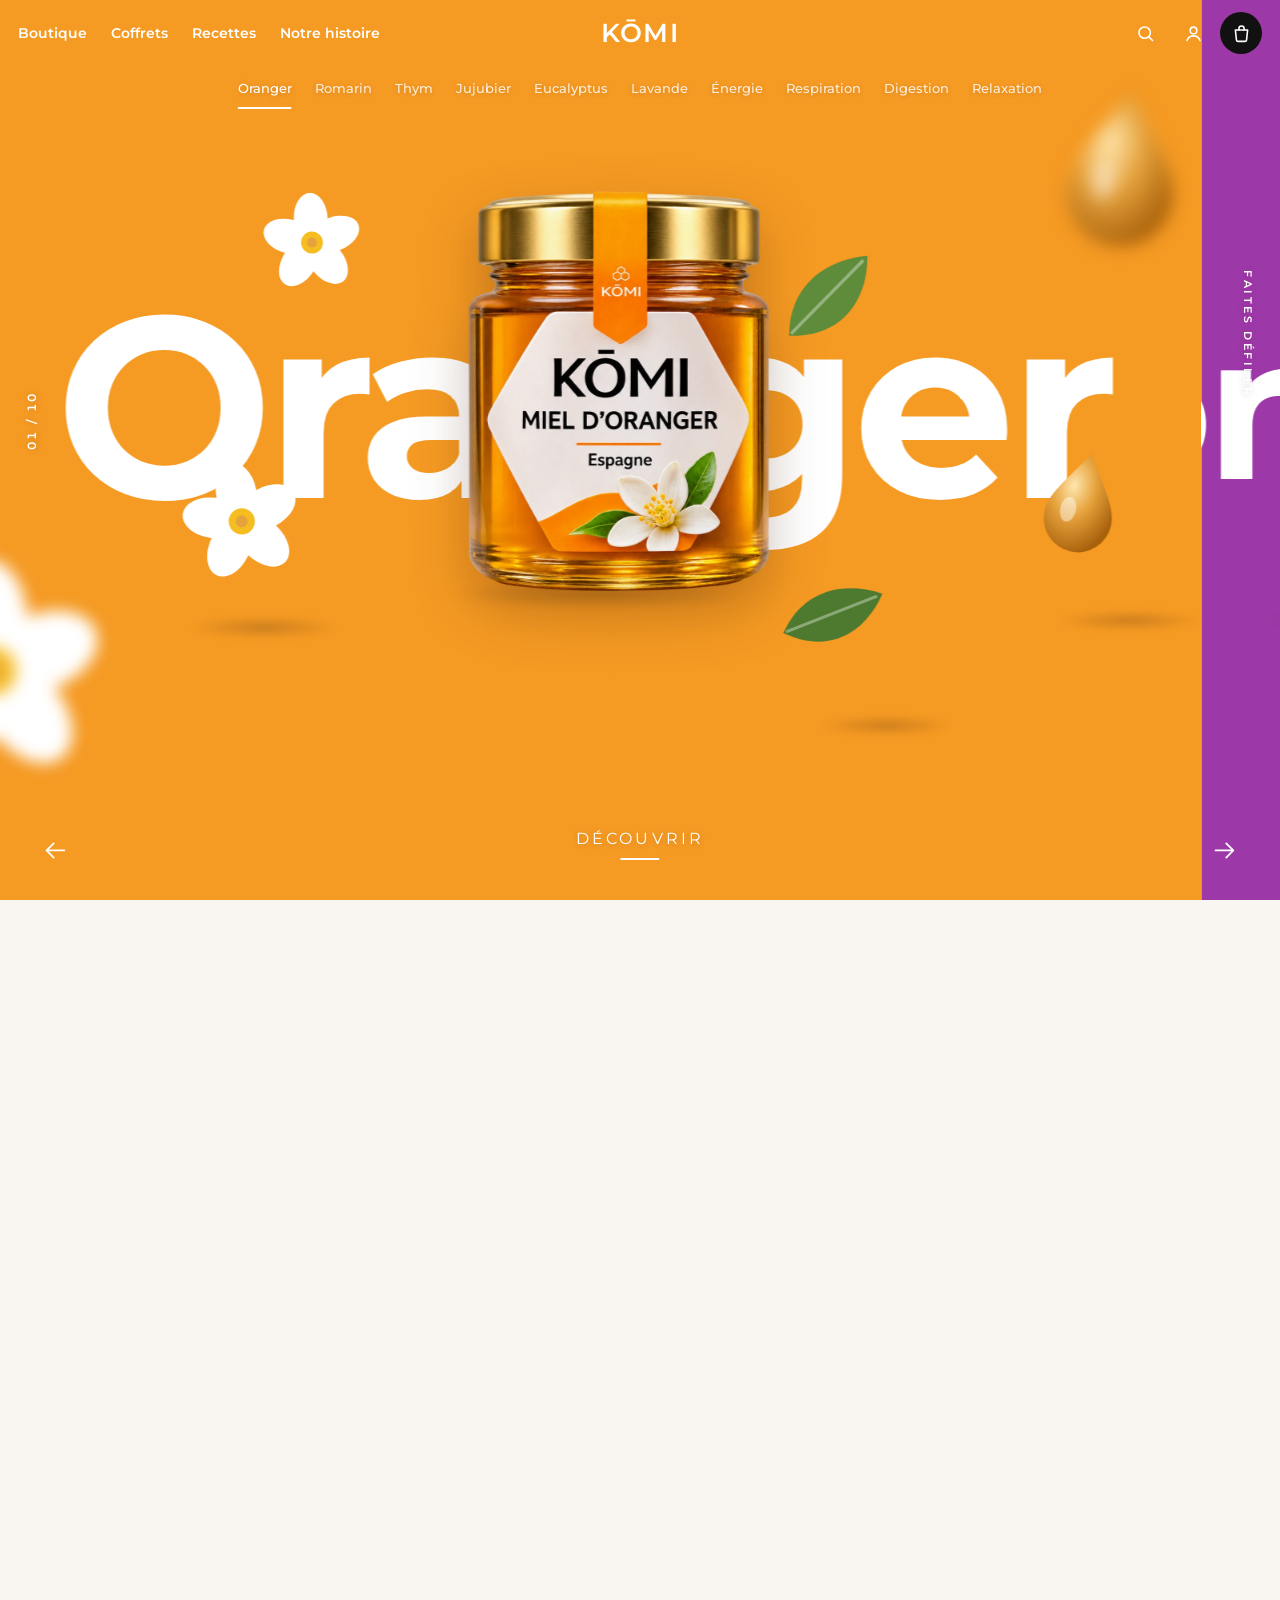
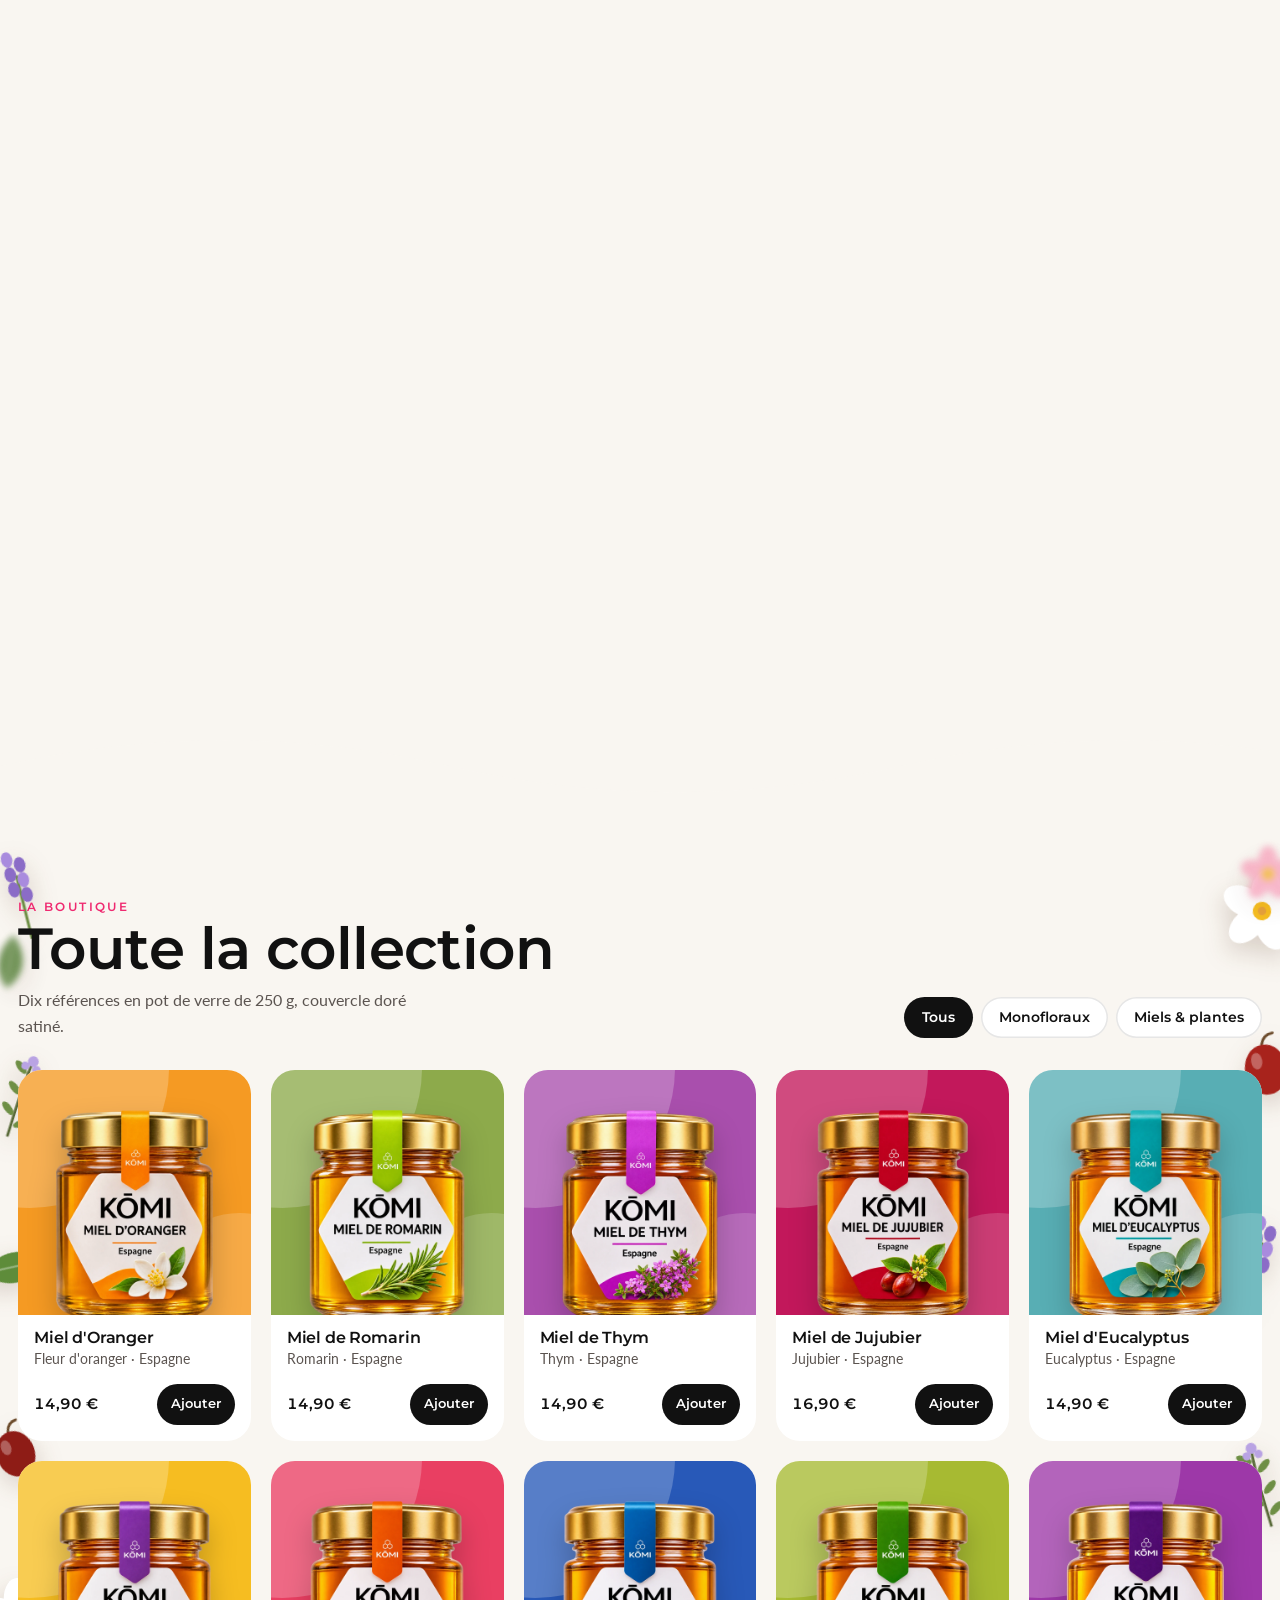
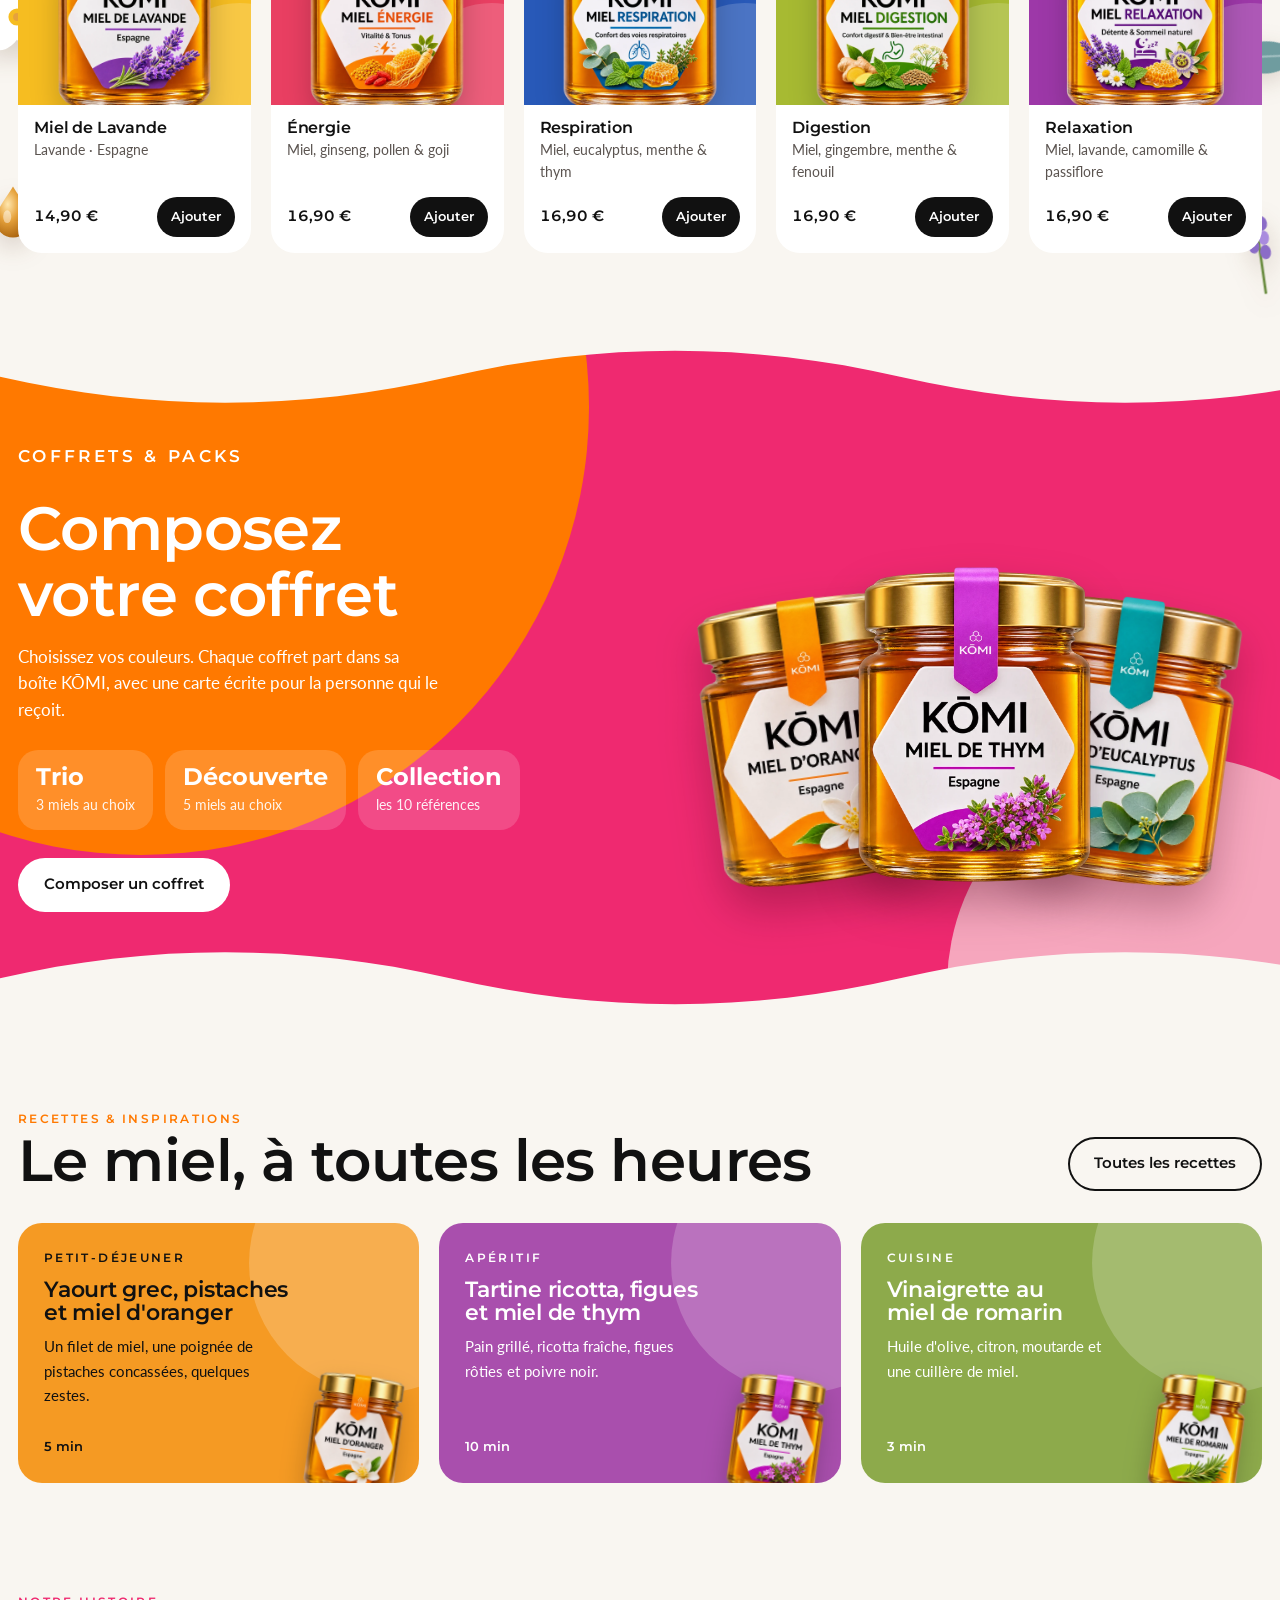
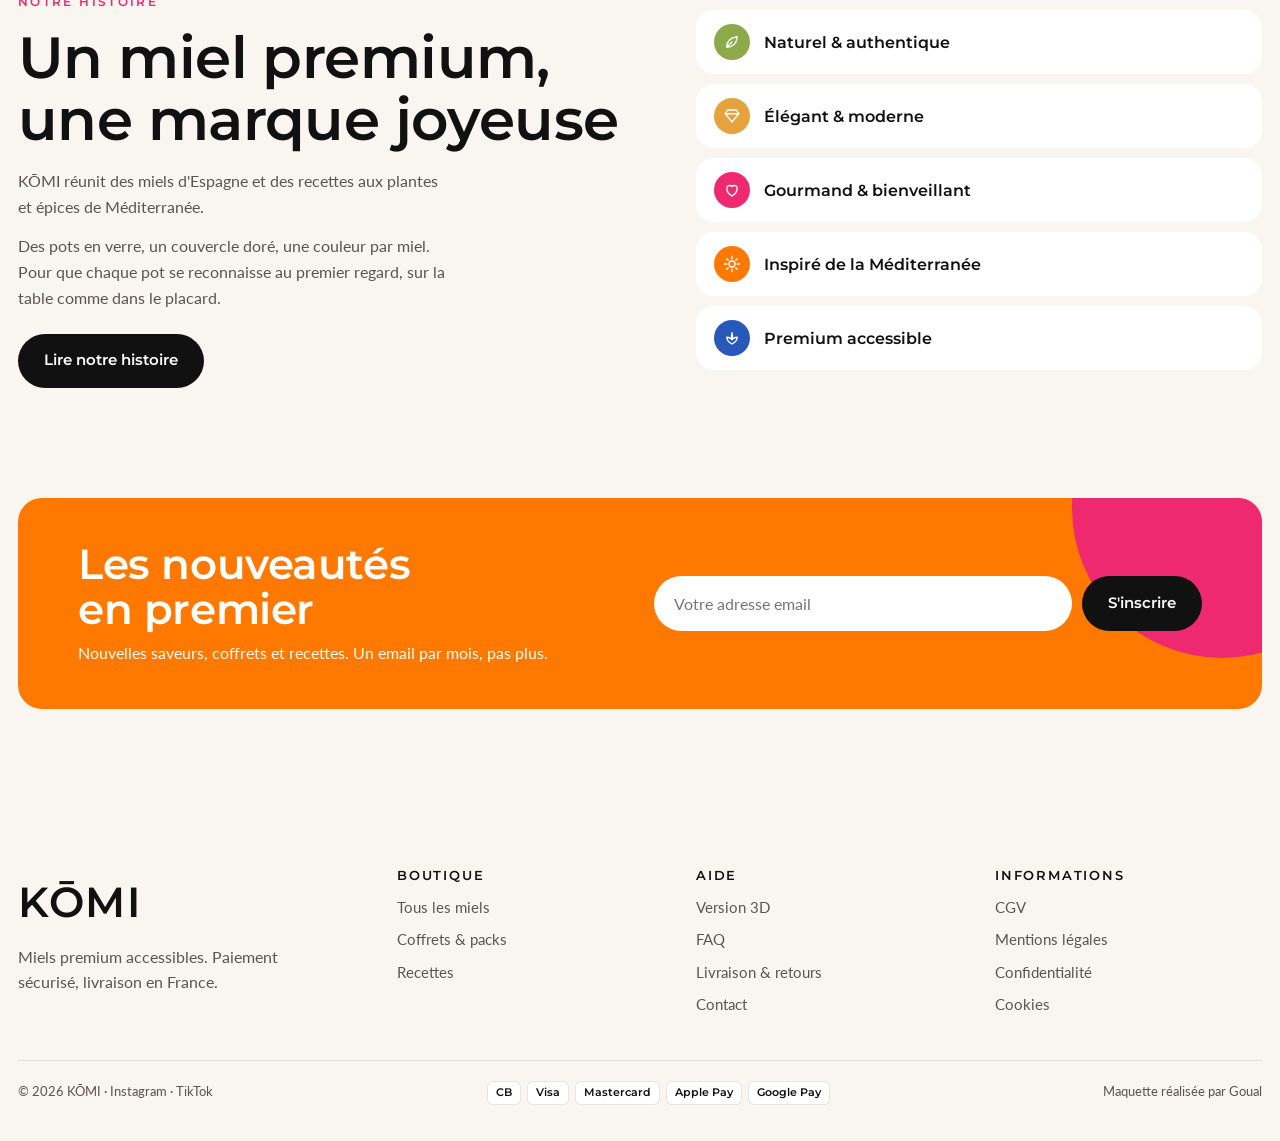
==== commit a53b0e7f: "Index : vagues entre sections, scroll mobile cranté par miel, barre d'info retirée Co-Authored-By: C" ====
--- a/index.html
+++ b/index.html
@@ -7,7 +7,7 @@
 <meta name="description" content="KŌMI, des miels premium accessibles. Dix références, une couleur par miel.">
 <link rel="preconnect" href="https://fonts.googleapis.com">
 <link rel="stylesheet" href="https://fonts.googleapis.com/css2?family=Montserrat:wght@500;600;700;800&family=Lato:wght@400;700&display=swap">
-<link rel="stylesheet" href="assets/komi.css?v=1794983779">
+<link rel="stylesheet" href="assets/komi.css?v=1794984321">
 <style>
 /* ===== Section « slider des miels » (sections/komi-hero-slider.liquid) =====
    Une couleur pleine par miel, le nom en géant derrière le pot, les ingrédients qui flottent.
@@ -110,8 +110,8 @@
 @media (max-width:760px){.news{grid-template-columns:1fr}.news form{flex-direction:column}.news form .btn{width:100%}}
 
 /* boutique : ingrédients qui flottent sur les côtés */
-#boutique{position:relative;isolation:isolate;overflow:hidden}
-#boutique .flo{position:absolute;inset:0;z-index:-1;pointer-events:none;--edge:0px}
+#boutique{position:relative;isolation:isolate;z-index:1}
+#boutique .flo{position:absolute;inset:0;z-index:-1;pointer-events:none;overflow:hidden;--edge:0px}
 @media (min-width:1100px){#boutique .flo{--edge:max(0px,calc((100vw - 1240px)/2 - 70px))}#boutique .flo span{width:calc(var(--s) * 1.45)}}
 #boutique .flo span{position:absolute;width:var(--s);aspect-ratio:1;animation:flo var(--d) ease-in-out infinite alternate;animation-delay:var(--dl)}
 #boutique .flo span svg{width:100%;height:100%;display:block;transform:rotate(var(--r));filter:drop-shadow(0 10px 12px rgba(80,40,10,.18))}
@@ -119,11 +119,29 @@
 @keyframes flo{from{transform:translate(0,0) rotate(-6deg)}to{transform:translate(var(--x),-26px) rotate(8deg)}}
 @media (max-width:760px){#boutique .flo span{width:calc(var(--s) * .62)}}
 @media (prefers-reduced-motion:reduce){#boutique .flo span{animation:none}}
+
+/* vagues entre les sections */
+:root{--wh:clamp(34px,6vw,80px);--ww:900px}
+@media (max-width:760px){:root{--ww:460px;--wh:30px}}
+.wave-up{position:relative;z-index:2}
+.wave-up::before,.wave-in::after{content:"";position:absolute;left:0;right:0;height:var(--wh);pointer-events:none;-webkit-mask-repeat:repeat-x;mask-repeat:repeat-x;-webkit-mask-size:var(--ww) 100%;mask-size:var(--ww) 100%;animation:waveX 16s linear infinite}
+.wave-up::before{top:calc(1px - var(--wh));background:var(--cream);-webkit-mask-image:url("data:image/svg+xml,%3Csvg xmlns='http://www.w3.org/2000/svg' viewBox='0 0 720 80' preserveAspectRatio='none'%3E%3Cpath d='M0 44C120 8 240 8 360 44S600 80 720 44V80H0Z'/%3E%3C/svg%3E");mask-image:url("data:image/svg+xml,%3Csvg xmlns='http://www.w3.org/2000/svg' viewBox='0 0 720 80' preserveAspectRatio='none'%3E%3Cpath d='M0 44C120 8 240 8 360 44S600 80 720 44V80H0Z'/%3E%3C/svg%3E")}
+.wave-in::after{top:-1px;z-index:3;background:var(--cream);-webkit-mask-image:url("data:image/svg+xml,%3Csvg xmlns='http://www.w3.org/2000/svg' viewBox='0 0 720 80' preserveAspectRatio='none'%3E%3Cpath d='M0 0H720V36C600 0 480 0 360 36S120 72 0 36Z'/%3E%3C/svg%3E");mask-image:url("data:image/svg+xml,%3Csvg xmlns='http://www.w3.org/2000/svg' viewBox='0 0 720 80' preserveAspectRatio='none'%3E%3Cpath d='M0 0H720V36C600 0 480 0 360 36S120 72 0 36Z'/%3E%3C/svg%3E");animation-direction:reverse}
+@keyframes waveX{to{-webkit-mask-position:var(--ww) 0;mask-position:var(--ww) 0}}
+@media (prefers-reduced-motion:reduce){.wave-up::before,.wave-in::after{animation:none}}
+
+/* mobile : le scroll s'arrête sur chaque miel */
+.snap{position:absolute;left:0;width:1px;height:1px;pointer-events:none}
+@media (pointer:coarse){
+  html{scroll-snap-type:y proximity}
+  .snap{scroll-snap-align:start;scroll-snap-stop:always}
+  #boutique{scroll-snap-align:start;scroll-margin-top:0}
+}
 </style>
 </head>
 <body data-page="home">
 
-<div class="announce" id="announce"><span>Livraison en France · Paiement sécurisé · Coffrets cadeaux</span></div>
+<div class="announce" id="announce" hidden><span>Livraison en France · Paiement sécurisé · Coffrets cadeaux</span></div>
 <header class="hdr clear" id="hdr">
   <div class="wrap">
     <button class="icon burger" aria-label="Ouvrir le menu"><svg viewBox="0 0 24 24"><path d="M4 7h16M4 12h16M4 17h16"/></svg></button>
@@ -157,7 +175,7 @@
 
 
 <!-- BOUTIQUE -->
-<section class="block" id="boutique">
+<section class="block wave-up" id="boutique">
   <div class="flo" id="flo" aria-hidden="true"></div>
   <div class="wrap">
     <div class="head">
@@ -173,7 +191,7 @@
 </section>
 
 <!-- COFFRETS -->
-<section class="gift" id="coffrets">
+<section class="gift wave-in" id="coffrets">
   <div class="shape s1"></div><div class="shape s2"></div>
   <div class="wrap">
     <div>
@@ -196,7 +214,7 @@
 </section>
 
 <!-- RECETTES -->
-<section class="block" id="recettes">
+<section class="block wave-up" id="recettes">
   <div class="wrap">
     <div class="head"><div><p class="eyebrow" style="color:var(--orange)">Recettes &amp; inspirations</p><h2>Le miel, à toutes les heures</h2></div><a class="btn line" href="#recettes">Toutes les recettes</a></div>
     <div class="recipes">
@@ -255,7 +273,7 @@
   </div>
 </footer>
 
-<script src="assets/komi.js?v=1794983779"></script>
+<script src="assets/komi.js?v=1794984321"></script>
 <script>
 /* ======================== ACCUEIL ======================== */
 const clamp = (v,a=0,b=1) => Math.min(b,Math.max(a,v));
@@ -365,6 +383,7 @@
 function cover(t){ if(t<=0) return 0; if(t>=1) return 1; let i = 0; while(CT[i+1] < t) i++; const k = (t-CT[i])/(CT[i+1]-CT[i]), s = k*k*(3-2*k); return CC[i] + (CC[i+1]-CC[i])*s; }
 const easeOutQuad = k => 1-(1-k)*(1-k);
 let cur = 0, busy = false;
+const DUR = matchMedia("(pointer:coarse)").matches ? 720 : 970;
 function setUI(i){
   tabBtns.forEach((b,k)=>b.setAttribute("aria-current", String(k===i)));
   moveLine(i);
@@ -380,7 +399,7 @@
   const FW = 1440*U, t0 = performance.now();
   B.layers.forEach(l=>l.style.transform = `translateX(${dir*FACT[l.dataset.l]*FW}px)`);
   (function step(now){
-    const t = (now - t0)/970, c = cover(t);
+    const t = (now - t0)/DUR, c = cover(t);
     if(t < 1){
       A.el.style.clipPath = dir>0 ? `inset(0 ${c*100}% 0 0)` : `inset(0 0 0 ${c*100}%)`;
       A.layers.forEach(l=>l.style.transform = `translateX(${-dir*c*.14*FW}px)`);
@@ -396,6 +415,15 @@
 let lastAct = 0; const touch = () => lastAct = performance.now();
 /* le scroll pilote le slider : chaque tranche de 70 % d'écran = un miel */
 const heroScroll = $("#heroScroll"); heroScroll.style.setProperty("--steps", N);
+/* points d'arrêt : un par miel (au centre de sa tranche), aligné sur scrollToSlide */
+function placeSnaps(){
+  $$(".snap", heroScroll).forEach(e=>e.remove());
+  const span = heroScroll.offsetHeight - innerHeight;
+  let h = '<i class="snap" style="top:0"></i>';
+  for(let j=0;j<N;j++) h += `<i class="snap" style="top:${Math.round(span*(j+.5)/N)}px"></i>`;
+  heroScroll.insertAdjacentHTML("afterbegin", h);
+}
+placeSnaps(); addEventListener("resize", placeSnaps);
 const wanted = () => { const r = heroScroll.getBoundingClientRect(), p = clamp(-r.top / (r.height - innerHeight)); return Math.min(N-1, Math.floor(p*N)); };
 function scrollToSlide(j){
   if(j < 0) j = 0;
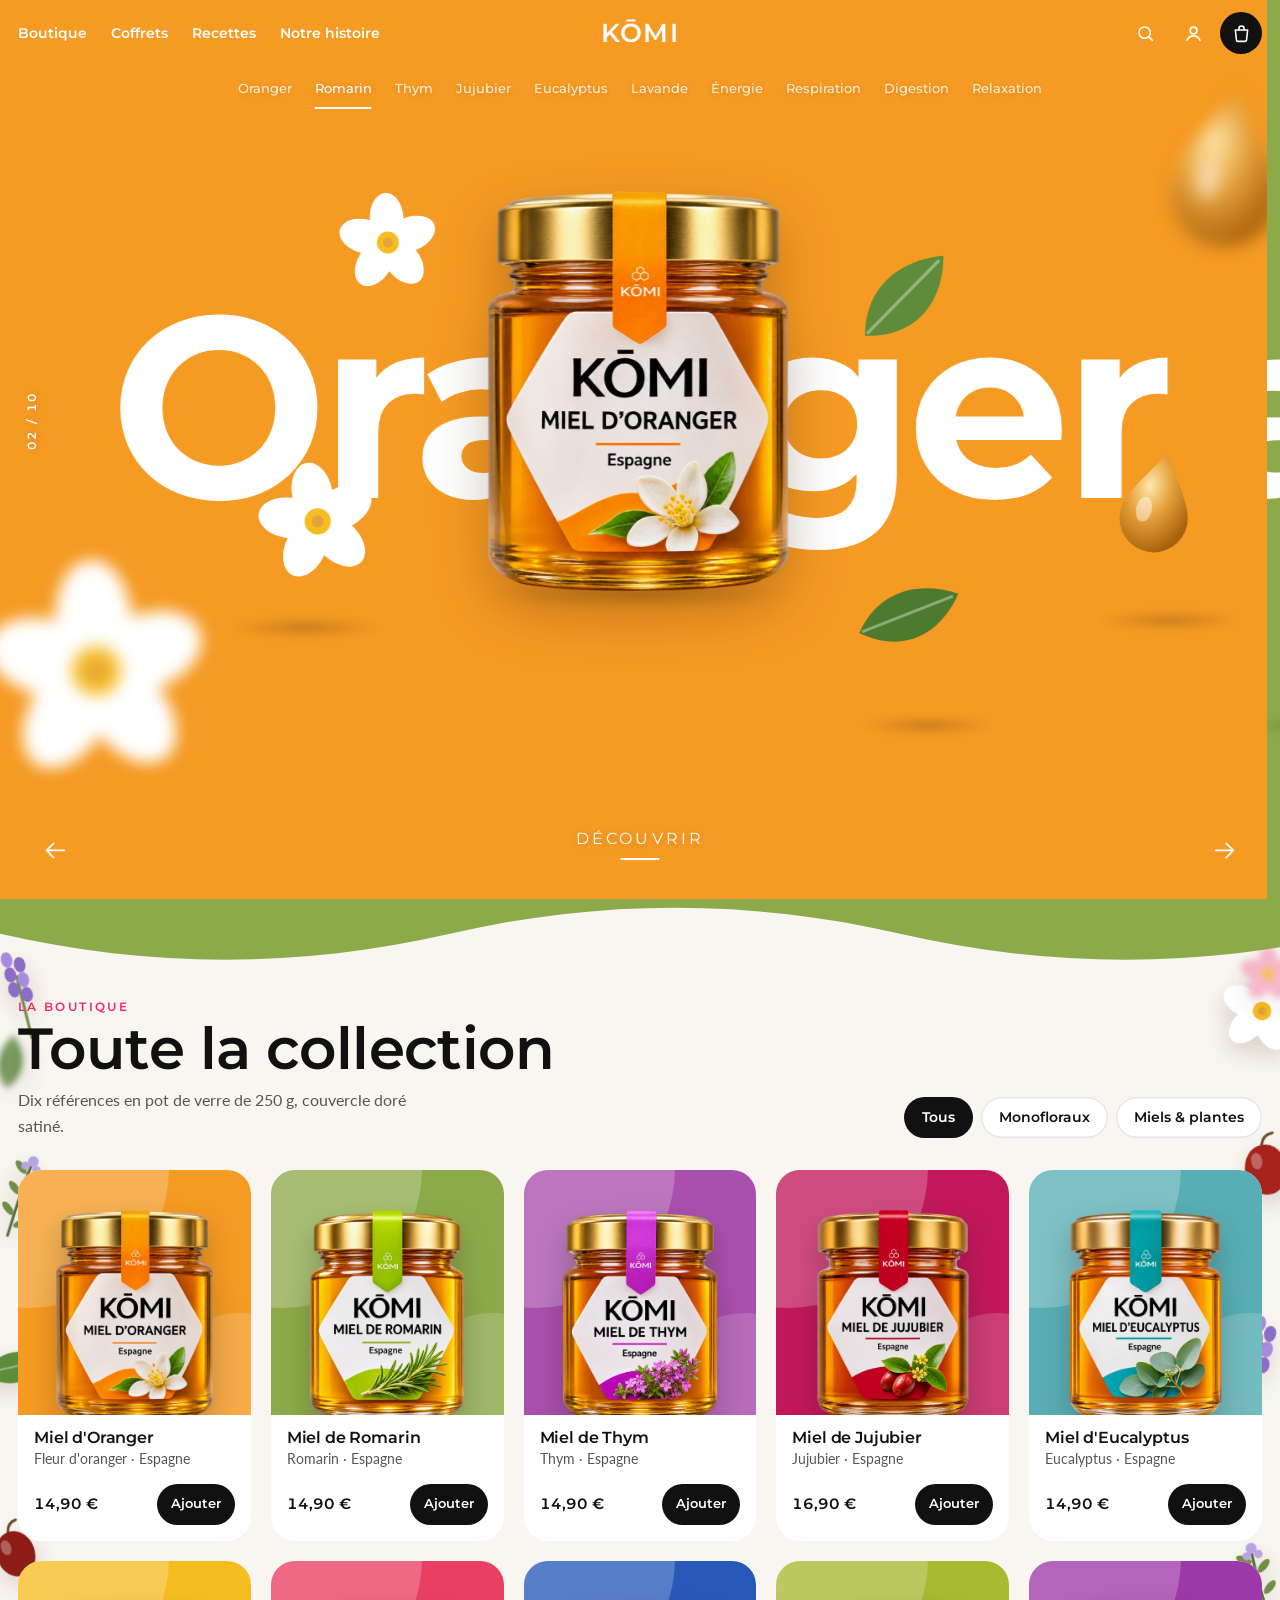
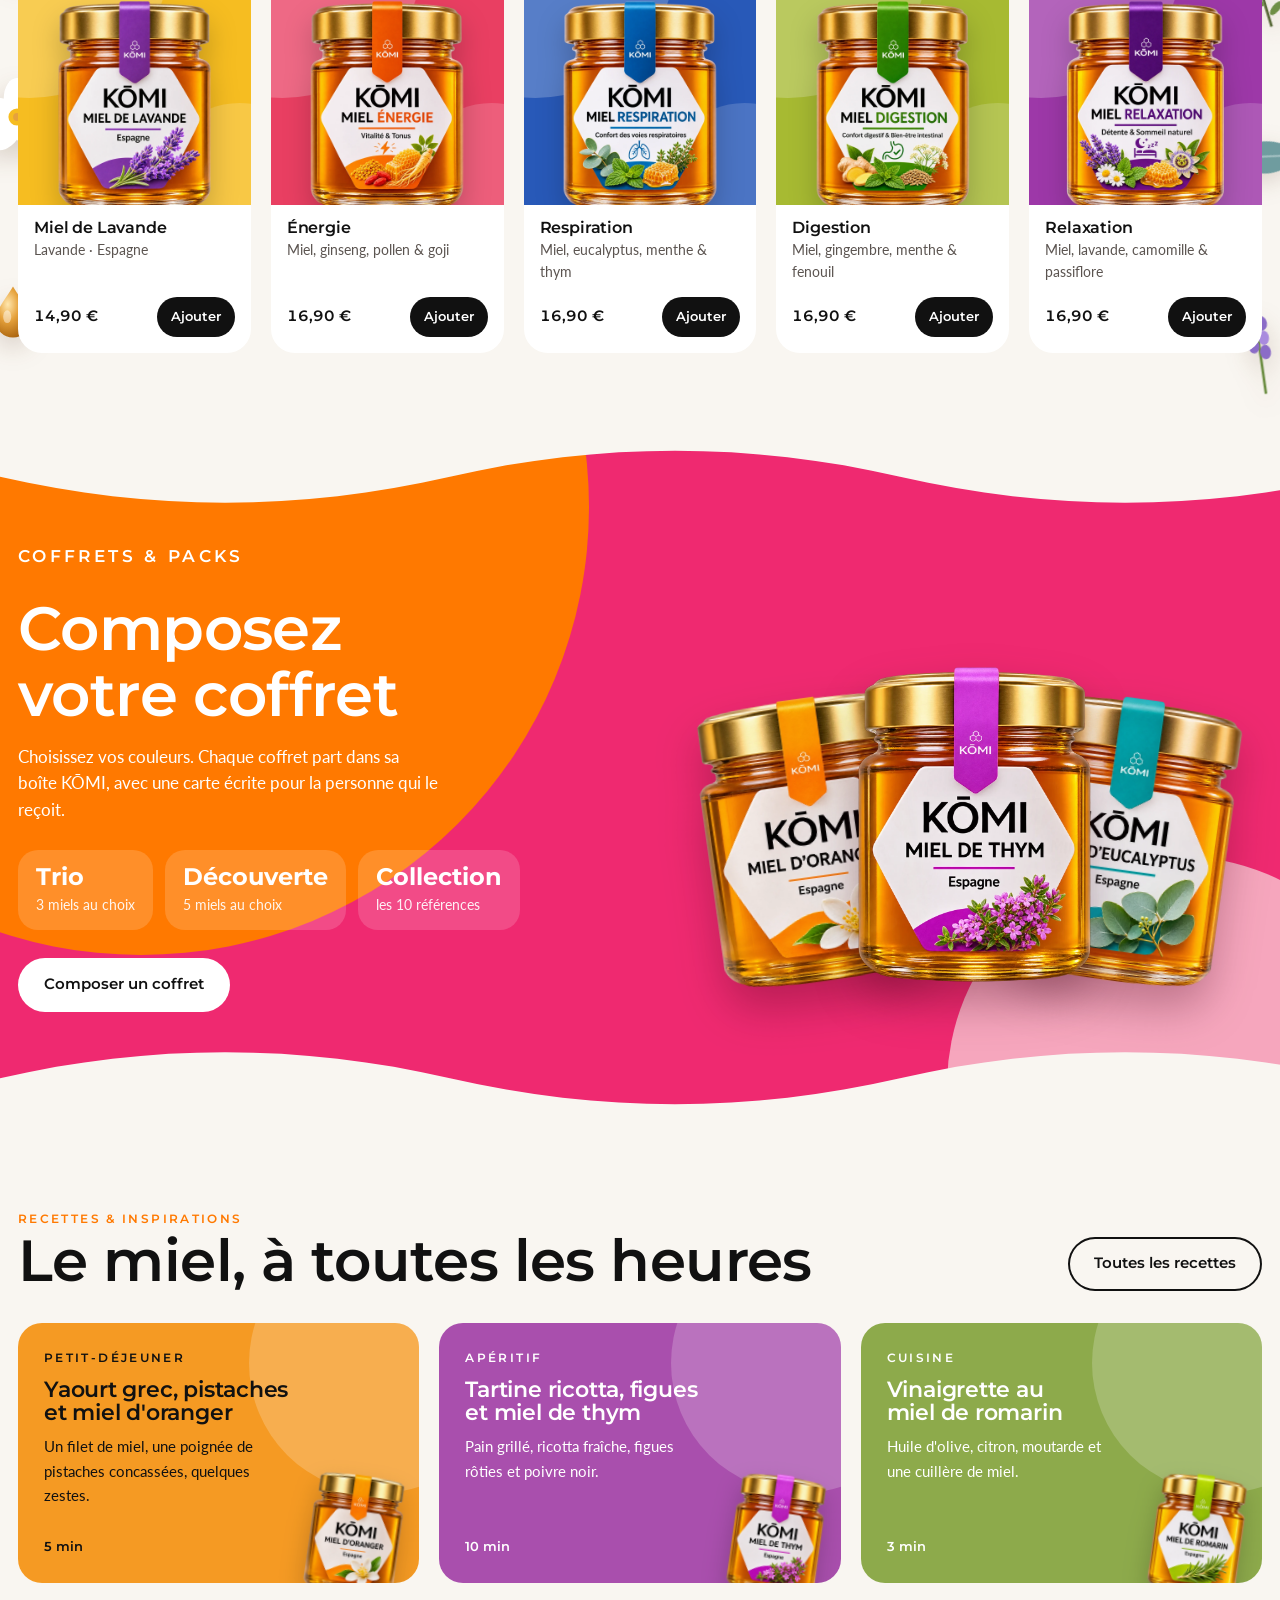
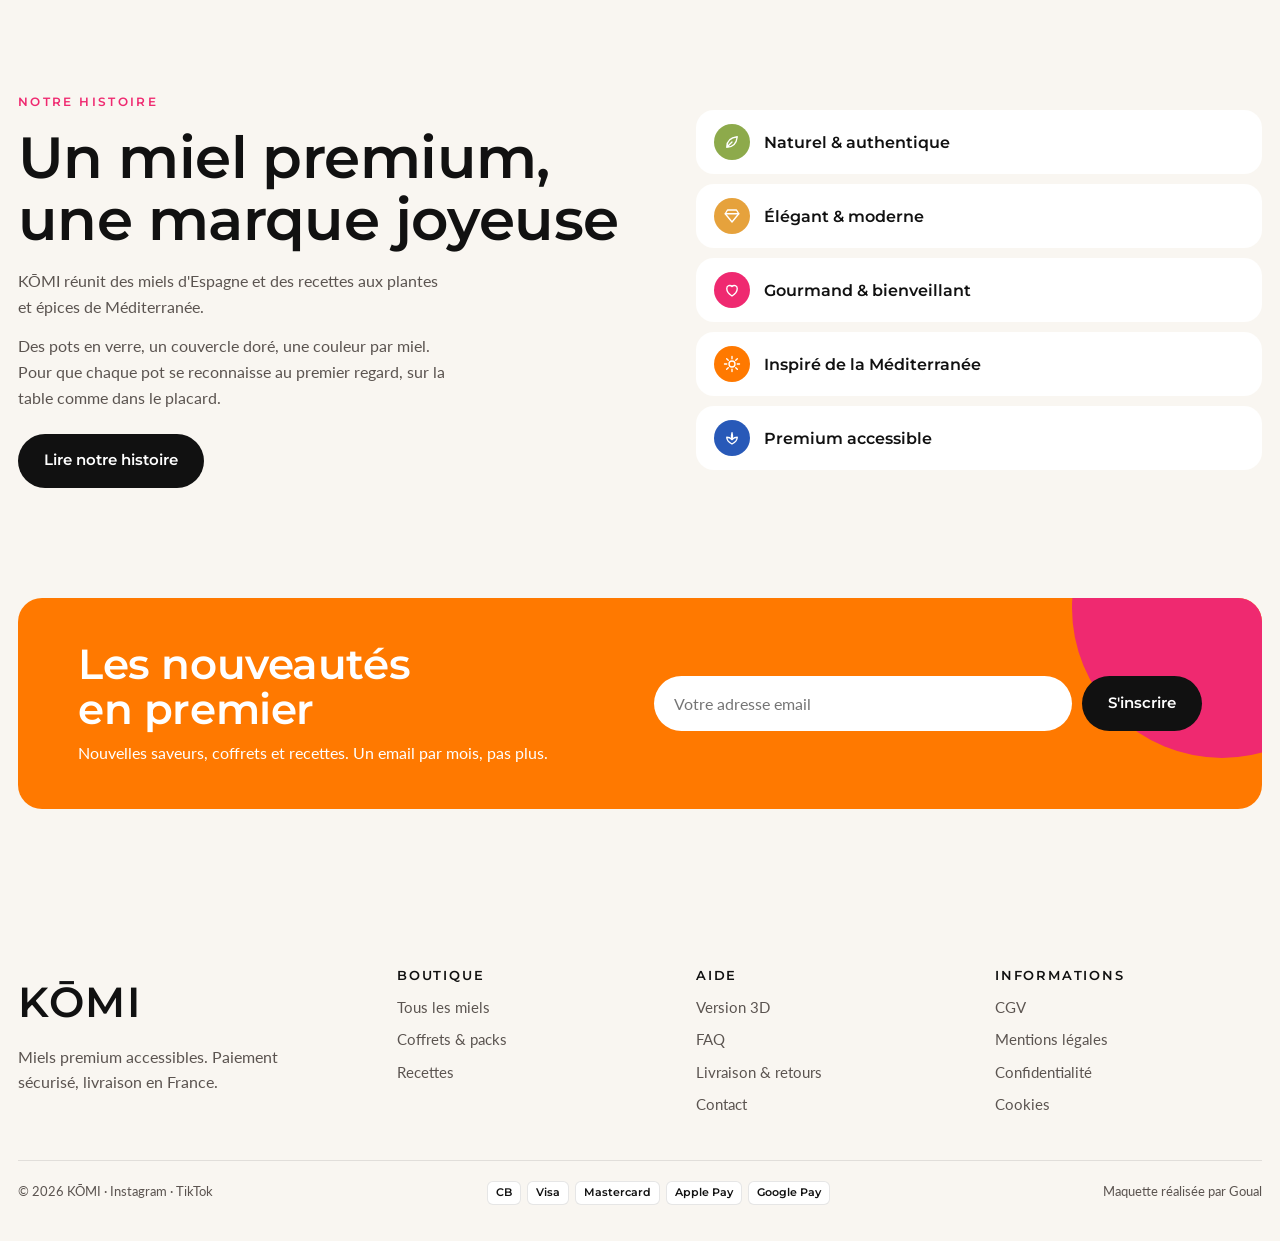
==== commit c36a6c4b: "Index : hero en carrousel auto + glissé, vague sous le hero ; produit : vagues sur le bandeau dégust" ====
--- a/index.html
+++ b/index.html
@@ -7,12 +7,12 @@
 <meta name="description" content="KŌMI, des miels premium accessibles. Dix références, une couleur par miel.">
 <link rel="preconnect" href="https://fonts.googleapis.com">
 <link rel="stylesheet" href="https://fonts.googleapis.com/css2?family=Montserrat:wght@500;600;700;800&family=Lato:wght@400;700&display=swap">
-<link rel="stylesheet" href="assets/komi.css?v=1794984321">
+<link rel="stylesheet" href="assets/komi.css?v=1794984626">
 <style>
 /* ===== Section « slider des miels » (sections/komi-hero-slider.liquid) =====
    Une couleur pleine par miel, le nom en géant derrière le pot, les ingrédients qui flottent.
    Tout est dessiné sur un cadre de 1440 × 900 mis à l'échelle (--u). */
-#heroScroll{position:relative;height:calc(var(--steps,10) * 70vh + 100vh)}
+#heroScroll{position:relative}
 #hero{position:sticky;top:0;height:100vh;height:100svh;min-height:560px;overflow:hidden;background:#F59A23;user-select:none;-webkit-user-select:none;touch-action:pan-y}
 .slide{position:absolute;inset:0;overflow:hidden;visibility:hidden}
 .slide.cur{visibility:visible;z-index:2}
@@ -121,22 +121,16 @@
 @media (prefers-reduced-motion:reduce){#boutique .flo span{animation:none}}
 
 /* vagues entre les sections */
-:root{--wh:clamp(34px,6vw,80px);--ww:900px}
+:root{--wh:clamp(34px,6vw,80px);--ww:900px;--wdn:url("data:image/svg+xml,%3Csvg xmlns='http://www.w3.org/2000/svg' viewBox='0 0 720 80' preserveAspectRatio='none'%3E%3Cpath d='M0 0H720V36C600 0 480 0 360 36S120 72 0 36Z'/%3E%3C/svg%3E")}
 @media (max-width:760px){:root{--ww:460px;--wh:30px}}
 .wave-up{position:relative;z-index:2}
 .wave-up::before,.wave-in::after{content:"";position:absolute;left:0;right:0;height:var(--wh);pointer-events:none;-webkit-mask-repeat:repeat-x;mask-repeat:repeat-x;-webkit-mask-size:var(--ww) 100%;mask-size:var(--ww) 100%;animation:waveX 16s linear infinite}
 .wave-up::before{top:calc(1px - var(--wh));background:var(--cream);-webkit-mask-image:url("data:image/svg+xml,%3Csvg xmlns='http://www.w3.org/2000/svg' viewBox='0 0 720 80' preserveAspectRatio='none'%3E%3Cpath d='M0 44C120 8 240 8 360 44S600 80 720 44V80H0Z'/%3E%3C/svg%3E");mask-image:url("data:image/svg+xml,%3Csvg xmlns='http://www.w3.org/2000/svg' viewBox='0 0 720 80' preserveAspectRatio='none'%3E%3Cpath d='M0 44C120 8 240 8 360 44S600 80 720 44V80H0Z'/%3E%3C/svg%3E")}
+.wave-hero::after{content:"";position:absolute;left:0;right:0;height:var(--wh);pointer-events:none;-webkit-mask-repeat:repeat-x;mask-repeat:repeat-x;-webkit-mask-size:var(--ww) 100%;mask-size:var(--ww) 100%;animation:waveX 16s linear infinite reverse;top:-1px;z-index:3;background:var(--hc,#F59A23);-webkit-mask-image:var(--wdn);mask-image:var(--wdn)}
 .wave-in::after{top:-1px;z-index:3;background:var(--cream);-webkit-mask-image:url("data:image/svg+xml,%3Csvg xmlns='http://www.w3.org/2000/svg' viewBox='0 0 720 80' preserveAspectRatio='none'%3E%3Cpath d='M0 0H720V36C600 0 480 0 360 36S120 72 0 36Z'/%3E%3C/svg%3E");mask-image:url("data:image/svg+xml,%3Csvg xmlns='http://www.w3.org/2000/svg' viewBox='0 0 720 80' preserveAspectRatio='none'%3E%3Cpath d='M0 0H720V36C600 0 480 0 360 36S120 72 0 36Z'/%3E%3C/svg%3E");animation-direction:reverse}
 @keyframes waveX{to{-webkit-mask-position:var(--ww) 0;mask-position:var(--ww) 0}}
 @media (prefers-reduced-motion:reduce){.wave-up::before,.wave-in::after{animation:none}}
 
-/* mobile : le scroll s'arrête sur chaque miel */
-.snap{position:absolute;left:0;width:1px;height:1px;pointer-events:none}
-@media (pointer:coarse){
-  html{scroll-snap-type:y proximity}
-  .snap{scroll-snap-align:start;scroll-snap-stop:always}
-  #boutique{scroll-snap-align:start;scroll-margin-top:0}
-}
 </style>
 </head>
 <body data-page="home">
@@ -165,7 +159,6 @@
     <div class="tabs rise" id="tabs" role="tablist" aria-label="Choisir un miel"><span class="uline" id="uline"></span></div>
     <div class="cnt rise" id="cnt">01 / 10</div>
     <div class="minfo rise" id="minfo"><b></b><span></span></div>
-    <span class="scue rise" id="scue">Faites défiler</span>
     <a class="shop rise" id="shop" href="produit.html?p=oranger">Découvrir</a>
     <button class="arr prev rise" id="prev" aria-label="Miel précédent"><svg viewBox="0 0 28 28"><path d="M24 14H4M12 6l-8 8 8 8"/></svg></button>
     <button class="arr next rise" id="next" aria-label="Miel suivant"><svg viewBox="0 0 28 28"><path d="M4 14h20M16 6l8 8-8 8"/></svg></button>
@@ -175,7 +168,7 @@
 
 
 <!-- BOUTIQUE -->
-<section class="block wave-up" id="boutique">
+<section class="block wave-hero" id="boutique">
   <div class="flo" id="flo" aria-hidden="true"></div>
   <div class="wrap">
     <div class="head">
@@ -273,7 +266,7 @@
   </div>
 </footer>
 
-<script src="assets/komi.js?v=1794984321"></script>
+<script src="assets/komi.js?v=1794984626"></script>
 <script>
 /* ======================== ACCUEIL ======================== */
 const clamp = (v,a=0,b=1) => Math.min(b,Math.max(a,v));
@@ -387,6 +380,7 @@
 function setUI(i){
   tabBtns.forEach((b,k)=>b.setAttribute("aria-current", String(k===i)));
   moveLine(i);
+  $("#boutique").style.setProperty("--hc", PRODUCTS[i].color);
   $("#cnt").textContent = `${String(i+1).padStart(2,"0")} / ${N}`;
   $("#minfo b").textContent = PRODUCTS[i].name; $("#minfo span").textContent = `${PRODUCTS[i].ing} · ${euro(PRODUCTS[i].price)}`;
   const s = $("#shop"); s.href = `produit.html?p=${PRODUCTS[i].id}`; s.setAttribute("aria-label", `Découvrir le ${PRODUCTS[i].name}`);
@@ -414,32 +408,38 @@
 /* ---------- commandes ---------- */
 let lastAct = 0; const touch = () => lastAct = performance.now();
 /* le scroll pilote le slider : chaque tranche de 70 % d'écran = un miel */
-const heroScroll = $("#heroScroll"); heroScroll.style.setProperty("--steps", N);
-/* points d'arrêt : un par miel (au centre de sa tranche), aligné sur scrollToSlide */
-function placeSnaps(){
-  $$(".snap", heroScroll).forEach(e=>e.remove());
-  const span = heroScroll.offsetHeight - innerHeight;
-  let h = '<i class="snap" style="top:0"></i>';
-  for(let j=0;j<N;j++) h += `<i class="snap" style="top:${Math.round(span*(j+.5)/N)}px"></i>`;
-  heroScroll.insertAdjacentHTML("afterbegin", h);
-}
-placeSnaps(); addEventListener("resize", placeSnaps);
-const wanted = () => { const r = heroScroll.getBoundingClientRect(), p = clamp(-r.top / (r.height - innerHeight)); return Math.min(N-1, Math.floor(p*N)); };
-function scrollToSlide(j){
-  if(j < 0) j = 0;
-  const top = j >= N ? heroScroll.offsetTop + heroScroll.offsetHeight - innerHeight + 2 : heroScroll.offsetTop + (heroScroll.offsetHeight - innerHeight) * (j + .5) / N;
-  scrollTo({ top, behavior: reduceMotion ? "auto" : "smooth" });
-}
-(function follow(){ if(!busy){ const w = wanted(); if(w !== cur) goTo(w, w > cur ? 1 : -1); } requestAnimationFrame(follow); })();
-const next = () => scrollToSlide(wanted() + 1), prev = () => scrollToSlide(wanted() - 1);
+const heroScroll = $("#heroScroll");
+/* carrousel automatique : défile tout seul, on change de miel au glissé gauche/droite, aux flèches ou aux onglets */
+heroScroll.style.setProperty("--steps", 0);
+let pend = null, pendDir = 1;
+(function follow(){
+  if(!busy && pend !== null){ const t = pend; pend = null; if(t !== cur) goTo(t, pendDir); }
+  requestAnimationFrame(follow);
+})();
+const AUTO = 4500, IDLE = 7000;
+setInterval(()=>{
+  if(document.hidden || busy || reduceMotion) return;
+  if(performance.now() - lastAct < IDLE) return;
+  const r = hero.getBoundingClientRect(); if(r.bottom < innerHeight * .4 || r.top > innerHeight * .6) return;
+  go(cur + 1, 1);
+}, AUTO);
+const go = (j, dir) => { j = (j + N) % N; if(busy){ pend = j; pendDir = dir; return; } goTo(j, dir); };
+const next = () => go(cur + 1, 1), prev = () => go(cur - 1, -1);
 $("#next").addEventListener("click", ()=>{ touch(); next(); });
 $("#prev").addEventListener("click", ()=>{ touch(); prev(); });
-tabBtns.forEach(b=>b.addEventListener("click", ()=>{ touch(); scrollToSlide(+b.dataset.i); }));
+tabBtns.forEach(b=>b.addEventListener("click", ()=>{ touch(); const i = +b.dataset.i; go(i, i > cur ? 1 : -1); }));
 
 addEventListener("keydown", e=>{ if(hero.getBoundingClientRect().bottom < 100) return; if(e.key==="ArrowRight"){ touch(); next(); } if(e.key==="ArrowLeft"){ touch(); prev(); } });
+/* glisser de droite à gauche (doigt ou souris) */
 let sx = null, sy = 0;
-hero.addEventListener("pointerdown", e=>{ if(e.target.closest("a,button")) return; sx = e.clientX; sy = e.clientY; });
-addEventListener("pointerup", e=>{ if(sx===null) return; const dx = e.clientX - sx, dy = e.clientY - sy; sx = null; if(Math.abs(dx) > 45 && Math.abs(dx) > Math.abs(dy)){ touch(); dx < 0 ? next() : prev(); } });
+hero.addEventListener("touchstart", e=>{ if(e.target.closest("a,button")) return; sx = e.touches[0].clientX; sy = e.touches[0].clientY; }, {passive:true});
+hero.addEventListener("touchend", e=>{ if(sx===null) return; const t = e.changedTouches[0], dx = t.clientX - sx, dy = t.clientY - sy; sx = null; if(Math.abs(dx) > 40 && Math.abs(dx) > Math.abs(dy)*1.2){ touch(); dx < 0 ? next() : prev(); } }, {passive:true});
+let mx = null, my = 0;
+hero.addEventListener("pointerdown", e=>{ if(e.pointerType==="touch" || e.target.closest("a,button")) return; mx = e.clientX; my = e.clientY; });
+addEventListener("pointerup", e=>{ if(mx===null) return; const dx = e.clientX - mx, dy = e.clientY - my; mx = null; if(Math.abs(dx) > 45 && Math.abs(dx) > Math.abs(dy)){ touch(); dx < 0 ? next() : prev(); } });
+/* pavé tactile : glissé horizontal à deux doigts */
+let wAcc = 0, wLock = 0;
+hero.addEventListener("wheel", e=>{ if(Math.abs(e.deltaX) <= Math.abs(e.deltaY)) return; e.preventDefault(); if(performance.now() < wLock) return; wAcc += e.deltaX; if(Math.abs(wAcc) > 60){ wAcc > 0 ? next() : prev(); wAcc = 0; wLock = performance.now() + 700; } }, {passive:false});
 
 
 /* ---------- ouverture ---------- */
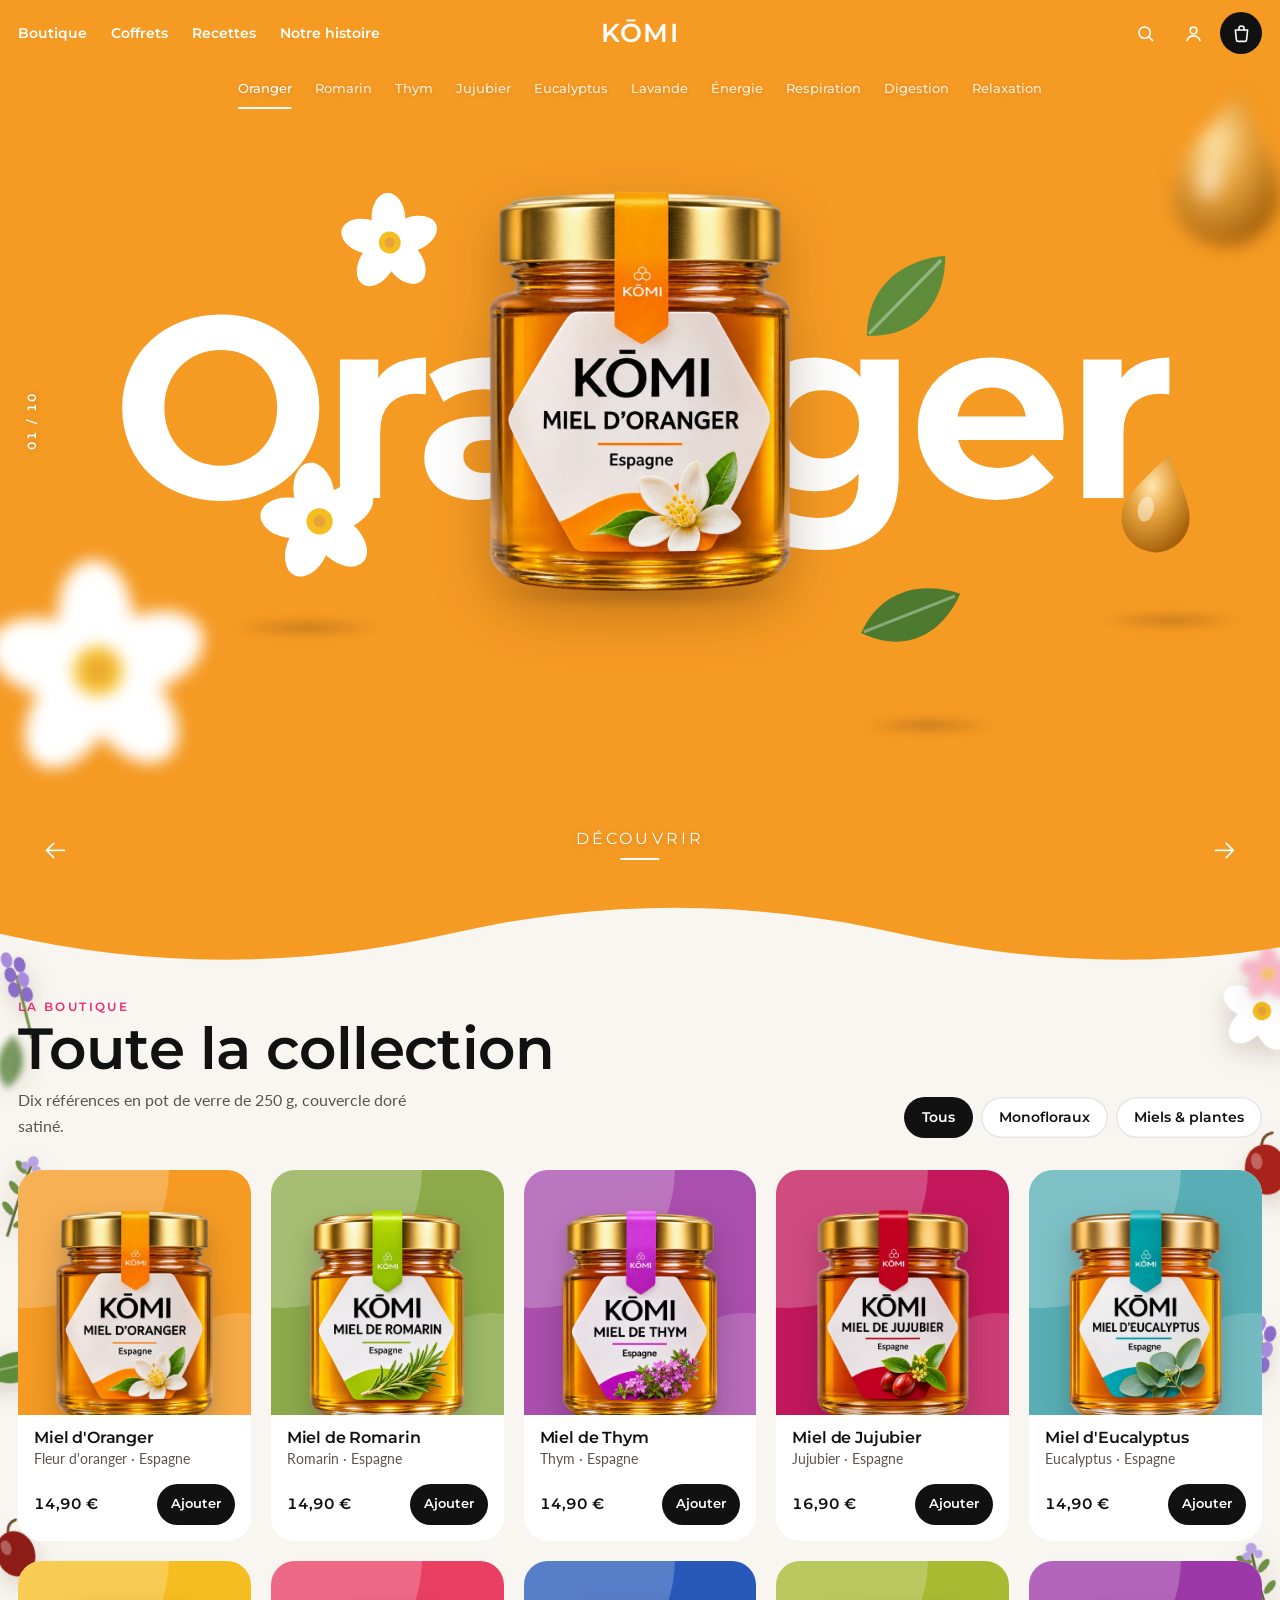
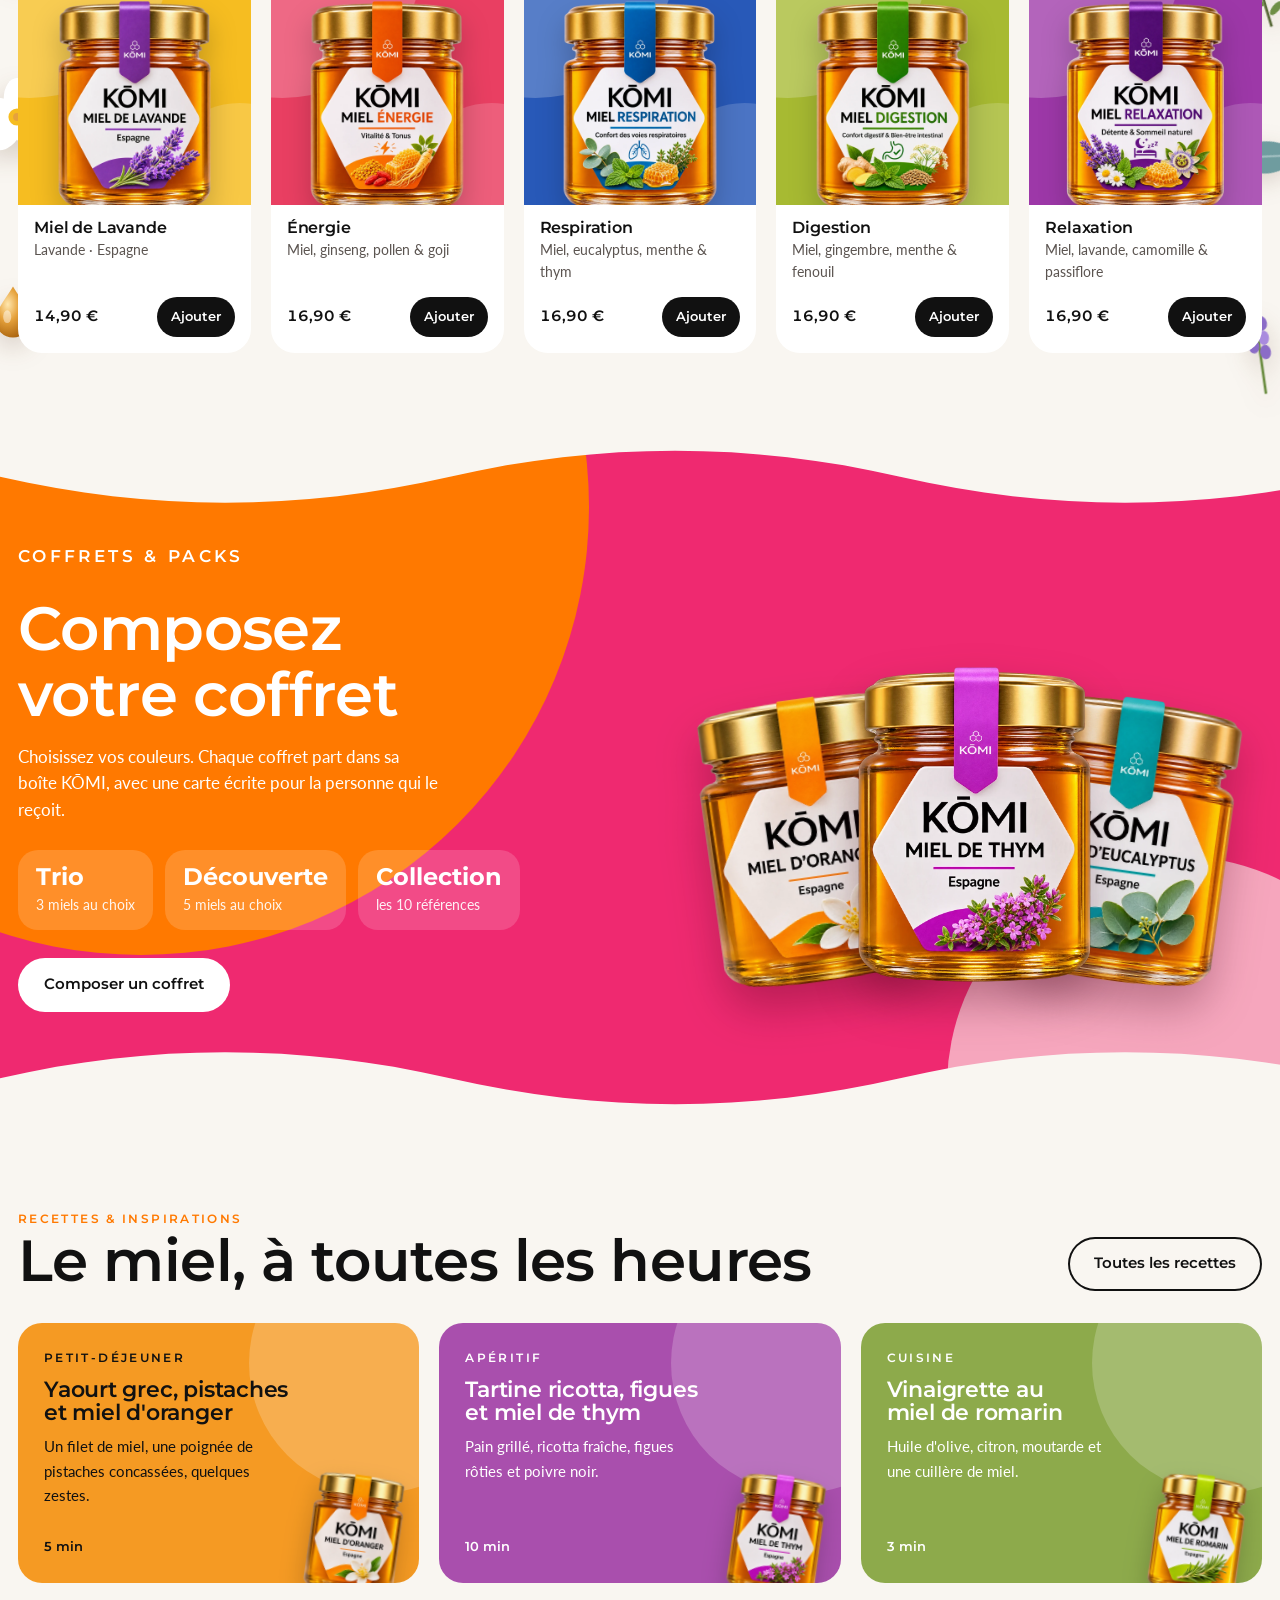
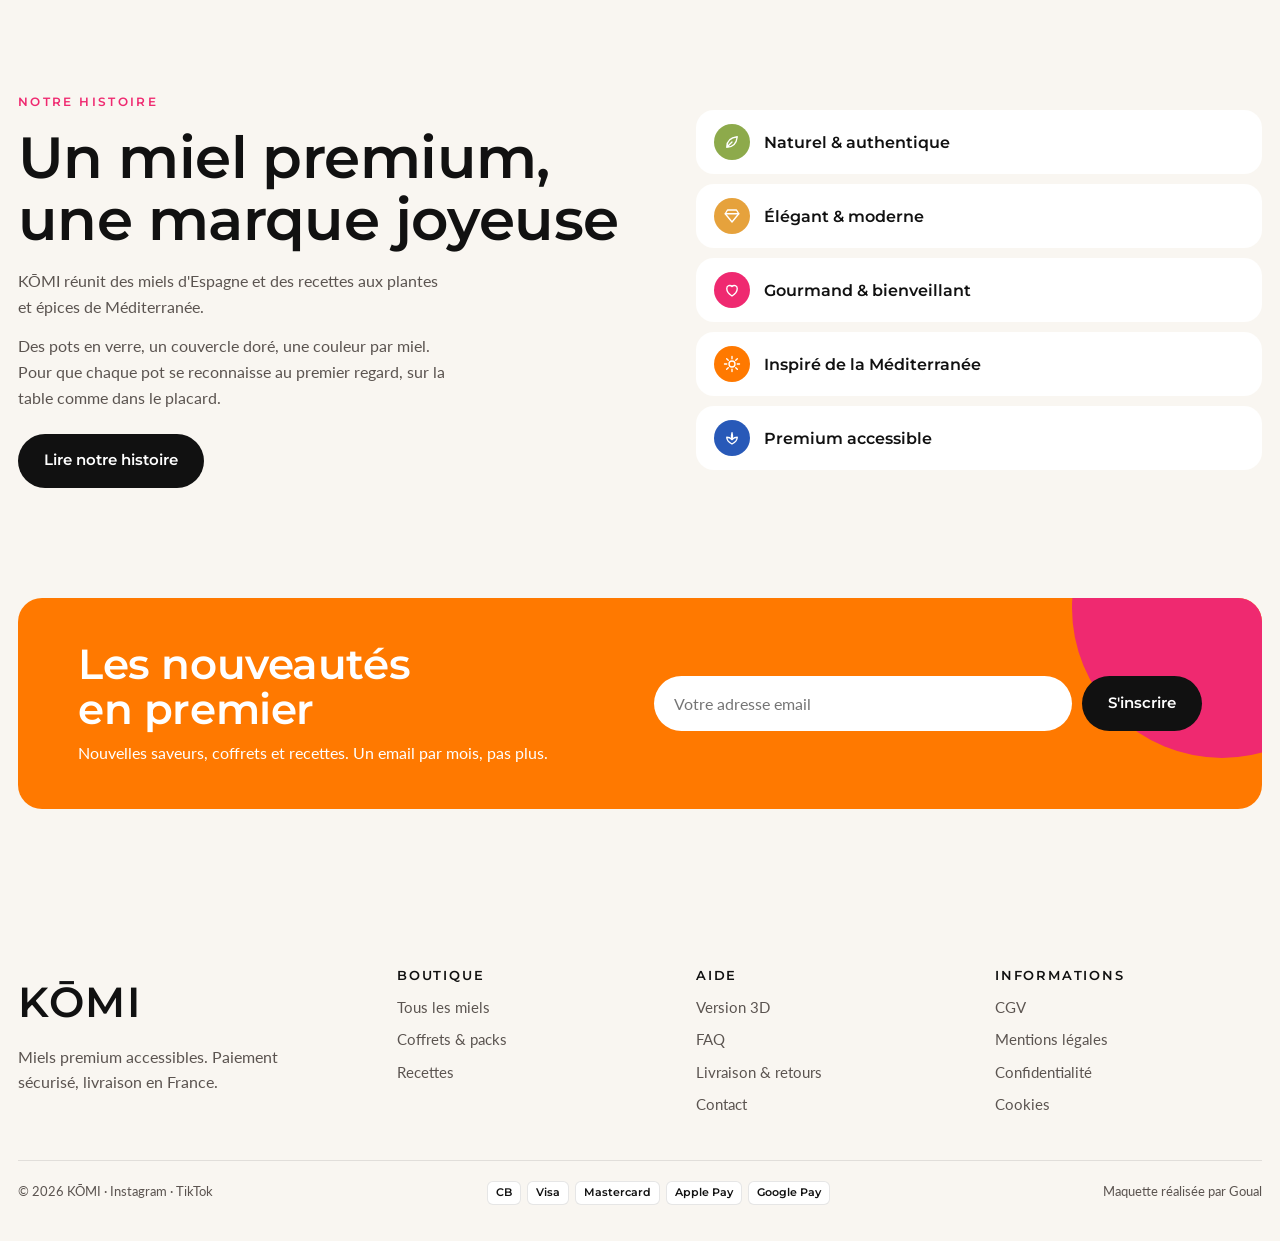
==== commit f8f1462a: "Favicon KŌMI (charte) Co-Authored-By: Claude Opus 5.5 <noreply@anthropic.com> Claude-Session: https:" ====
--- a/index.html
+++ b/index.html
@@ -3,6 +3,7 @@
 <head>
 <meta charset="utf-8">
 <meta name="viewport" content="width=device-width,initial-scale=1,viewport-fit=cover">
+<link rel="icon" href="img/favicon.svg" type="image/svg+xml">
 <title>KŌMI</title>
 <meta name="description" content="KŌMI, des miels premium accessibles. Dix références, une couleur par miel.">
 <link rel="preconnect" href="https://fonts.googleapis.com">
